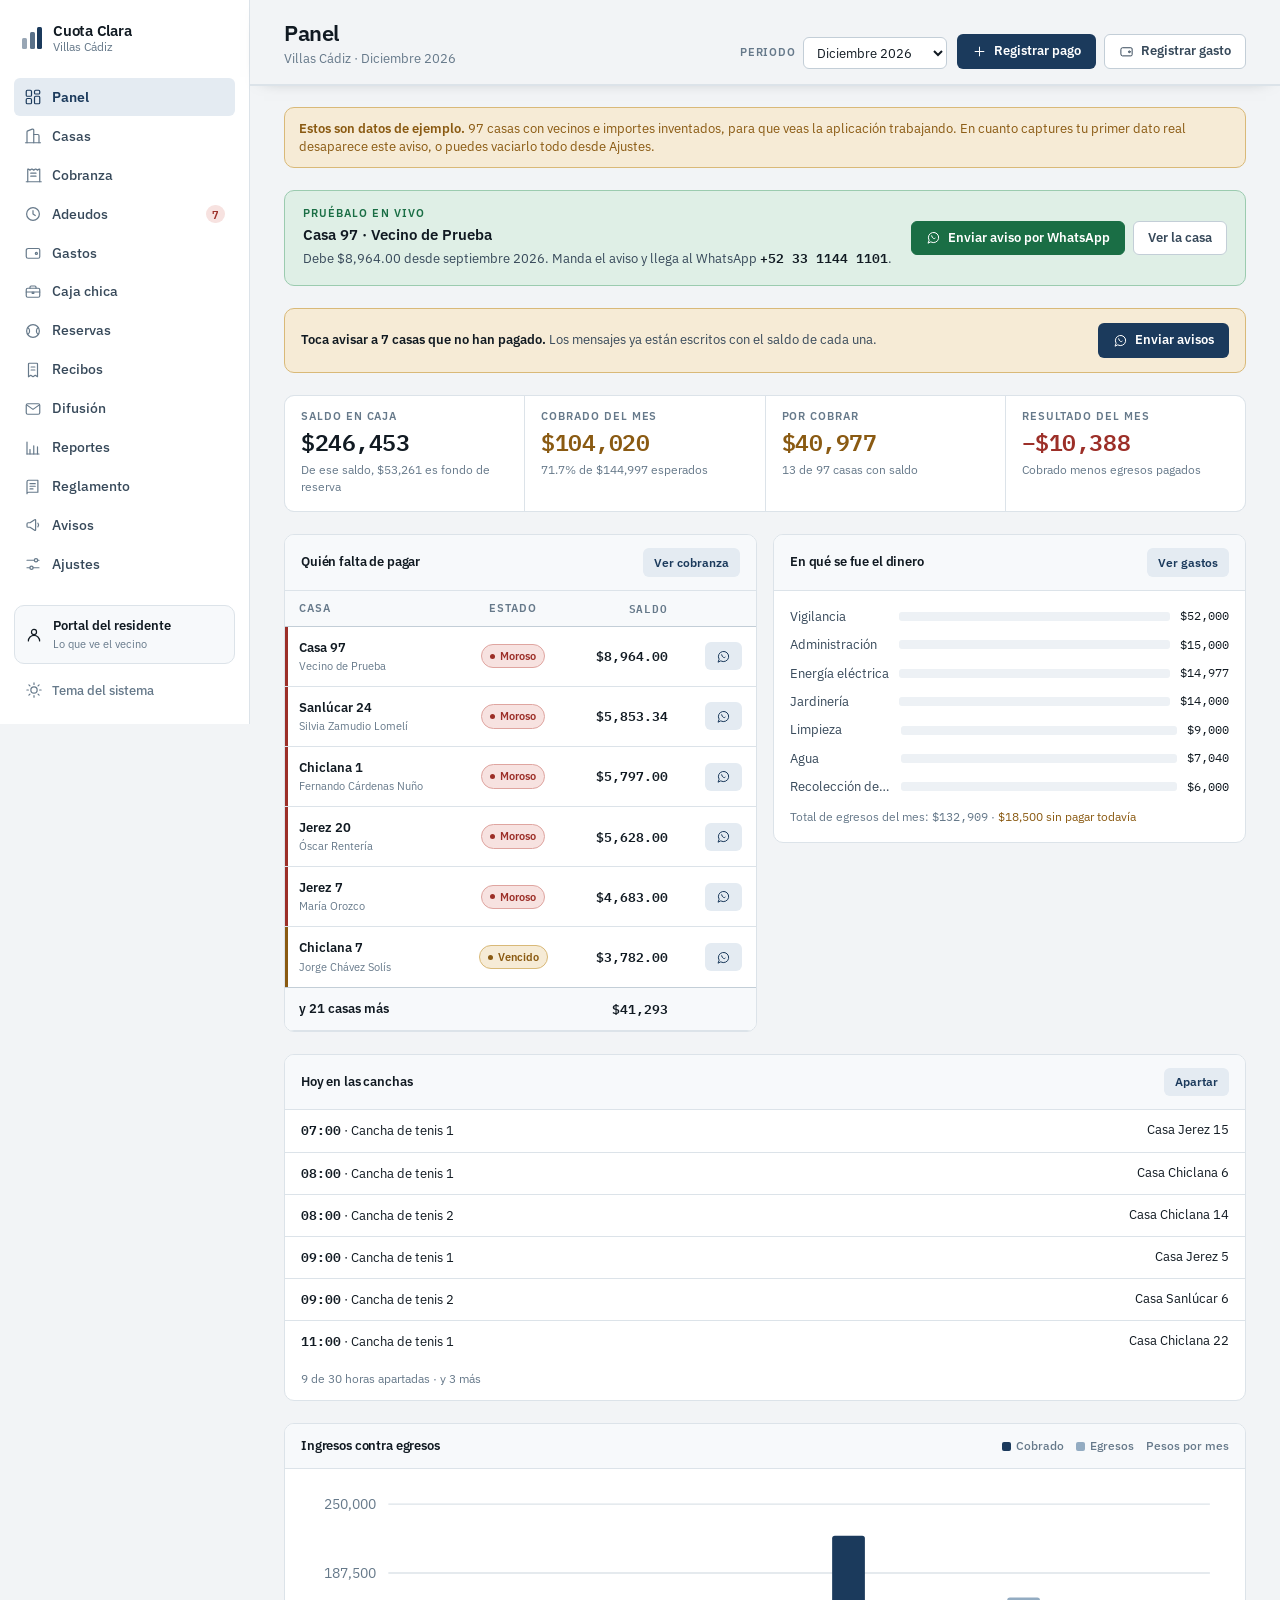
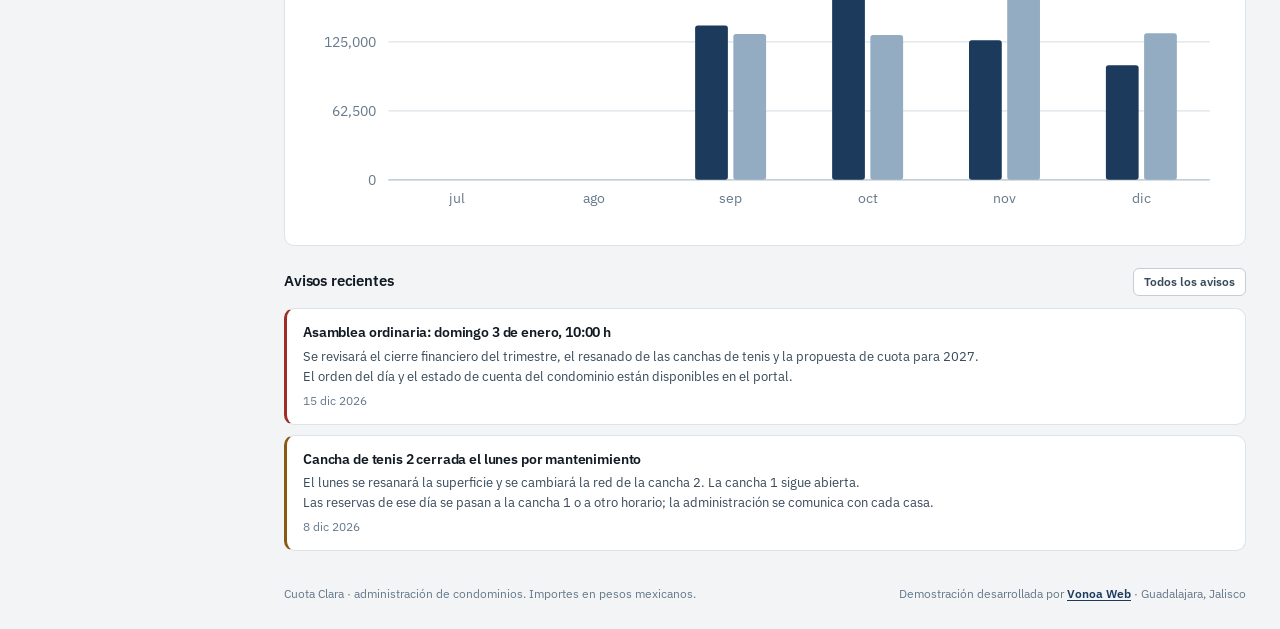
==== index.html @ f94b58cb "Demo de Villas Cadiz con reservas de canchas de tenis y su cotizacion Co-Authored-By: Claude Opus 5." ====
<!doctype html>
<html lang="es-MX">
<head>
<meta charset="utf-8">
<meta name="viewport" content="width=device-width, initial-scale=1, viewport-fit=cover">
<!--ARTIFACT:HEAD-START-->
<title>Villas Cádiz · Cuota Clara</title>
<link rel="preconnect" href="https://fonts.googleapis.com">
<link rel="preconnect" href="https://fonts.gstatic.com" crossorigin>
<link rel="stylesheet" href="https://fonts.googleapis.com/css2?family=IBM+Plex+Mono:wght@400;500;600&family=IBM+Plex+Sans:wght@400;500;600;700&family=IBM+Plex+Serif:wght@600;700&display=swap">
<link rel="stylesheet" href="css/app.css?v=2026102701">
<!--ARTIFACT:HEAD-END-->
</head>
<body>
<!--ARTIFACT:BODY-START-->

<svg xmlns="http://www.w3.org/2000/svg" style="display:none" aria-hidden="true">
  <symbol id="i-panel" viewBox="0 0 24 24"><rect x="3" y="3" width="7" height="8" rx="1.5"/><rect x="14" y="3" width="7" height="5" rx="1.5"/><rect x="14" y="11" width="7" height="10" rx="1.5"/><rect x="3" y="14" width="7" height="7" rx="1.5"/></symbol>
  <symbol id="i-unidades" viewBox="0 0 24 24"><path d="M4 21V6.5a1.5 1.5 0 0 1 1-1.41l6-2.2a1.5 1.5 0 0 1 2 1.41V21"/><path d="M13 10h5.5A1.5 1.5 0 0 1 20 11.5V21"/><path d="M2 21h20"/></symbol>
  <symbol id="i-cobranza" viewBox="0 0 24 24"><path d="M5 21V4.5a.5.5 0 0 1 .77-.42L8 5.5l2.23-1.42a.5.5 0 0 1 .54 0L13 5.5l2.23-1.42a.5.5 0 0 1 .54 0L18 5.5l2.23-1.42a.5.5 0 0 1 .77.42V21"/><path d="M3 21h20"/><path d="M9 9.5h7M9 13.5h7"/></symbol>
  <symbol id="i-gastos" viewBox="0 0 24 24"><path d="M3 8.5A2.5 2.5 0 0 1 5.5 6H19a2 2 0 0 1 2 2v9a2 2 0 0 1-2 2H5.5A2.5 2.5 0 0 1 3 16.5Z"/><circle cx="16.5" cy="12.5" r="1.4"/></symbol>
  <symbol id="i-reportes" viewBox="0 0 24 24"><path d="M4 20V4"/><path d="M4 20h16"/><path d="M8 20v-6"/><path d="M13 20V9"/><path d="M18 20v-9.5"/></symbol>
  <symbol id="i-avisos" viewBox="0 0 24 24"><path d="M4 10.5v3a1.5 1.5 0 0 0 1.5 1.5H8l6.2 4.1a.8.8 0 0 0 1.3-.67V5.57a.8.8 0 0 0-1.3-.67L8 9H5.5A1.5 1.5 0 0 0 4 10.5Z"/><path d="M18.5 9.5a4 4 0 0 1 0 5"/></symbol>
  <symbol id="i-ajustes" viewBox="0 0 24 24"><path d="M4 7h10M18 7h2M4 17h4M12 17h8"/><circle cx="16" cy="7" r="2.2"/><circle cx="10" cy="17" r="2.2"/></symbol>
  <symbol id="i-portal" viewBox="0 0 24 24"><circle cx="12" cy="8" r="3.4"/><path d="M4.5 20a7.5 7.5 0 0 1 15 0"/></symbol>
  <symbol id="i-mas" viewBox="0 0 24 24"><path d="M12 5v14M5 12h14"/></symbol>
  <symbol id="i-recibos" viewBox="0 0 24 24"><path d="M6 21V4a1 1 0 0 1 1-1h10a1 1 0 0 1 1 1v17l-3-2-3 2-3-2Z"/><path d="M9.5 8h5M9.5 12h5"/></symbol>
  <symbol id="i-difusion" viewBox="0 0 24 24"><rect x="3" y="5" width="18" height="14" rx="2"/><path d="m3.5 6.5 8.5 6 8.5-6"/></symbol>
  <symbol id="i-reglamento" viewBox="0 0 24 24"><path d="M4 19.5V5a2 2 0 0 1 2-2h12.5v16H6a2 2 0 0 0-2 2V19.5Z"/><path d="M8 7.5h7M8 11h7M8 14.5h4"/></symbol>
  <symbol id="i-buscar" viewBox="0 0 24 24"><circle cx="11" cy="11" r="6.5"/><path d="m16 16 4.5 4.5"/></symbol>
  <symbol id="i-cerrar" viewBox="0 0 24 24"><path d="m6 6 12 12M18 6 6 18"/></symbol>
  <symbol id="i-wa" viewBox="0 0 24 24"><path d="M3.5 20.5 5 16.3A8.2 8.2 0 1 1 8.1 19.3Z"/><path d="M9 9.2c.2 1.7 1.3 3.2 2.8 4.1.6.4 1.4.7 2 .3l.7-.5"/></symbol>
  <symbol id="i-imprimir" viewBox="0 0 24 24"><path d="M7 8V3.5h10V8"/><path d="M7 17H5a2 2 0 0 1-2-2v-5a2 2 0 0 1 2-2h14a2 2 0 0 1 2 2v5a2 2 0 0 1-2 2h-2"/><rect x="7" y="14" width="10" height="6.5" rx="1"/></symbol>
  <symbol id="i-volver" viewBox="0 0 24 24"><path d="M10 6 4 12l6 6"/><path d="M4 12h16"/></symbol>
  <symbol id="i-adeudos" viewBox="0 0 24 24"><circle cx="12" cy="12" r="8.5"/><path d="M12 7.5V12l3 2"/></symbol>
  <symbol id="i-caja" viewBox="0 0 24 24"><rect x="3" y="7" width="18" height="12" rx="2"/><path d="M8 7V5.5A1.5 1.5 0 0 1 9.5 4h5A1.5 1.5 0 0 1 16 5.5V7"/><path d="M3 12h18"/><path d="M11 12v2h2v-2"/></symbol>
  <symbol id="i-reservas" viewBox="0 0 24 24"><circle cx="12" cy="12" r="8.5"/><path d="M5.2 7.6c3 1.4 3 7.4 0 8.8M18.8 7.6c-3 1.4-3 7.4 0 8.8"/></symbol>
  <symbol id="i-menu" viewBox="0 0 24 24"><path d="M4 7h16M4 12h16M4 17h16"/></symbol>
  <symbol id="i-tema" viewBox="0 0 24 24"><circle cx="12" cy="12" r="4.2"/><path d="M12 2.5v2M12 19.5v2M2.5 12h2M19.5 12h2M5.2 5.2l1.4 1.4M17.4 17.4l1.4 1.4M18.8 5.2l-1.4 1.4M6.6 17.4l-1.4 1.4"/></symbol>
</svg>

<div class="app" id="app">

  <aside class="nav" id="nav">
    <div class="nav__brand">
      <span class="brand__mark" aria-hidden="true"><i></i><i></i><i></i></span>
      <span class="brand__text">
        <strong>Cuota Clara</strong>
        <small id="brandCondo">Administración</small>
      </span>
    </div>

    <nav class="nav__list" aria-label="Secciones">
      <a class="nav__item" data-route="panel" href="#/panel"><svg class="i"><use href="#i-panel"/></svg><span>Panel</span></a>
      <a class="nav__item" data-route="unidades" href="#/unidades"><svg class="i"><use href="#i-unidades"/></svg><span>Casas</span></a>
      <a class="nav__item" data-route="cobranza" href="#/cobranza"><svg class="i"><use href="#i-cobranza"/></svg><span>Cobranza</span></a>
      <a class="nav__item" data-route="adeudos" href="#/adeudos"><svg class="i"><use href="#i-adeudos"/></svg><span>Adeudos</span><em class="nav__badge" id="badgeMorosos" hidden></em></a>
      <a class="nav__item" data-route="gastos" href="#/gastos"><svg class="i"><use href="#i-gastos"/></svg><span>Gastos</span></a>
      <a class="nav__item" data-route="caja" href="#/caja"><svg class="i"><use href="#i-caja"/></svg><span>Caja chica</span></a>
      <a class="nav__item" data-route="reservas" href="#/reservas" hidden><svg class="i"><use href="#i-reservas"/></svg><span>Reservas</span></a>
      <a class="nav__item" data-route="recibos" href="#/recibos"><svg class="i"><use href="#i-recibos"/></svg><span>Recibos</span></a>
      <a class="nav__item" data-route="difusion" href="#/difusion"><svg class="i"><use href="#i-difusion"/></svg><span>Difusión</span></a>
      <a class="nav__item" data-route="reportes" href="#/reportes"><svg class="i"><use href="#i-reportes"/></svg><span>Reportes</span></a>
      <a class="nav__item" data-route="reglamento" href="#/reglamento"><svg class="i"><use href="#i-reglamento"/></svg><span>Reglamento</span></a>
      <a class="nav__item" data-route="avisos" href="#/avisos"><svg class="i"><use href="#i-avisos"/></svg><span>Avisos</span></a>
      <a class="nav__item" data-route="ajustes" href="#/ajustes"><svg class="i"><use href="#i-ajustes"/></svg><span>Ajustes</span></a>
    </nav>

    <div class="nav__foot">
      <a class="nav__portal" data-route="portal" href="#/portal">
        <svg class="i"><use href="#i-portal"/></svg>
        <span><strong>Portal del residente</strong><small>Lo que ve el vecino</small></span>
      </a>
      <button class="ghostbtn" id="btnTema" type="button" title="Cambiar tema">
        <svg class="i"><use href="#i-tema"/></svg><span>Tema</span>
      </button>
    </div>
  </aside>

  <main class="main" id="main">
    <header class="topbar">
      <div class="topbar__id">
        <h1 id="topTitle">Panel</h1>
        <p id="topSub" class="topbar__sub"></p>
      </div>
      <div class="topbar__tools">
        <label class="field field--inline" for="selPeriodo">
          <span class="field__lab">Periodo</span>
          <select id="selPeriodo" class="input input--sm"></select>
        </label>
        <div id="topActions" class="topbar__actions"></div>
      </div>
    </header>

    <div class="view" id="view" role="region" aria-live="polite"></div>

    <footer class="foot">
      <p>Cuota Clara &middot; administraci&oacute;n de condominios. Importes en pesos mexicanos.</p>
      <p class="foot__firma">Demostraci&oacute;n desarrollada por
        <a href="https://vonoaweb.com" target="_blank" rel="noopener">Vonoa Web</a>
        &middot; Guadalajara, Jalisco</p>
    </footer>
  </main>

  <nav class="tabbar" aria-label="Secciones">
    <a class="tabbar__item" data-route="panel" href="#/panel"><svg class="i"><use href="#i-panel"/></svg><span>Panel</span></a>
    <a class="tabbar__item" data-route="unidades" href="#/unidades"><svg class="i"><use href="#i-unidades"/></svg><span>Casas</span></a>
    <a class="tabbar__item" data-route="cobranza" href="#/cobranza"><svg class="i"><use href="#i-cobranza"/></svg><span>Cobranza</span></a>
    <a class="tabbar__item" data-route="adeudos" href="#/adeudos"><svg class="i"><use href="#i-adeudos"/></svg><span>Adeudos</span></a>
    <button class="tabbar__item" type="button" id="btnMas"><svg class="i"><use href="#i-menu"/></svg><span>Más</span></button>
  </nav>

</div>

<div class="modal" id="modal" hidden>
  <div class="modal__scrim" data-close="1"></div>
  <div class="modal__box" role="dialog" aria-modal="true" aria-labelledby="modalTitle">
    <header class="modal__head">
      <h2 id="modalTitle"></h2>
      <button class="iconbtn" type="button" data-close="1" aria-label="Cerrar"><svg class="i"><use href="#i-cerrar"/></svg></button>
    </header>
    <div class="modal__body" id="modalBody"></div>
  </div>
</div>

<div class="toasts" id="toasts" aria-live="polite"></div>

<script src="js/format.js?v=2026102701"></script>
<script src="js/perfil.js?v=2026102701"></script>
<script src="js/archivos.js?v=2026102701"></script>
<script src="js/pdf.js?v=2026102701"></script>
<script src="js/store.js?v=2026102701"></script>
<script src="js/seed.js?v=2026102701"></script>
<script src="js/model.js?v=2026102701"></script>
<script src="js/ui.js?v=2026102701"></script>
<script src="js/comprobantes.js?v=2026102701"></script>
<script src="js/views/panel.js?v=2026102701"></script>
<script src="js/views/unidades.js?v=2026102701"></script>
<script src="js/views/cobranza.js?v=2026102701"></script>
<script src="js/views/adeudos.js?v=2026102701"></script>
<script src="js/views/gastos.js?v=2026102701"></script>
<script src="js/views/caja.js?v=2026102701"></script>
<script src="js/views/reservas.js?v=2026102701"></script>
<script src="js/views/recibos.js?v=2026102701"></script>
<script src="js/views/difusion.js?v=2026102701"></script>
<script src="js/views/reglamento.js?v=2026102701"></script>
<script src="js/views/reportes.js?v=2026102701"></script>
<script src="js/views/avisos.js?v=2026102701"></script>
<script src="js/views/ajustes.js?v=2026102701"></script>
<script src="js/views/portal.js?v=2026102701"></script>
<script src="js/app.js?v=2026102701"></script>
<!--ARTIFACT:BODY-END-->
</body>
</html>
---- css/app.css ----
/* ============================================================
   Cuota Clara - hoja de estilo unica
   Tokens -> primitivos -> layout -> componentes -> vistas -> print
   ============================================================ */

/* ---------- 1. Tokens: paleta clara (base) ---------- */
:root{
  --paper:#F2F4F6;
  --surface:#FFFFFF;
  --surface-2:#F7F9FB;
  --surface-3:#EDF1F5;
  --ink:#111A22;
  --ink-2:#37495A;
  --muted:#66798A;
  --rule:#DCE3E9;
  --rule-2:#C3CED7;

  --accent:#1B3A5C;
  --accent-2:#2F5C8A;
  --on-accent:#FFFFFF;
  --accent-soft:#E4EBF2;

  --good:#1A6E45; --good-soft:#DFEFE6; --good-line:#9BCBAF;
  --warn:#8A5A12; --warn-soft:#F6EBD6; --warn-line:#D9B978;
  --crit:#9C2F28; --crit-soft:#F7E2E0; --crit-line:#DFA5A0;

  --shadow-1:0 1px 2px rgba(17,26,34,.05);
  --shadow-2:0 2px 4px rgba(17,26,34,.06), 0 12px 28px -16px rgba(17,26,34,.28);

  --f-sans:"IBM Plex Sans", system-ui, -apple-system, "Segoe UI", sans-serif;
  --f-serif:"IBM Plex Serif", Georgia, "Times New Roman", serif;
  --f-mono:"IBM Plex Mono", ui-monospace, "SFMono-Regular", Consolas, monospace;

  /* Series de grafica: misma familia, distinto valor. No son semanticas. */
  --c-serie-1:#1B3A5C;
  --c-serie-2:#93ACC2;

  --r-sm:6px; --r-md:10px; --r-lg:14px;
  --gutter:clamp(16px, 3.2vw, 34px);
}

/* ---------- 2. Tokens: paleta oscura ---------- */
@media (prefers-color-scheme: dark){
  :root:not([data-theme="light"]){
    --paper:#0B1117;
    --surface:#131C24;
    --surface-2:#18232C;
    --surface-3:#1E2B35;
    --ink:#E6EEF5;
    --ink-2:#B4C5D2;
    --muted:#8195A4;
    --rule:#243541;
    --rule-2:#31485A;

    --accent:#7DB2E3;
    --accent-2:#A3CBEF;
    --on-accent:#0B1117;
    --accent-soft:#1A2A38;

    --good:#5FC48D; --good-soft:#132A20; --good-line:#2D6B4B;
    --warn:#DCAC60; --warn-soft:#2B2416; --warn-line:#6E5827;
    --crit:#EC8B82; --crit-soft:#2F1E1D; --crit-line:#7A413C;

    --c-serie-1:#7DB2E3;
    --c-serie-2:#3F5D77;

    --shadow-1:0 1px 2px rgba(0,0,0,.4);
    --shadow-2:0 2px 4px rgba(0,0,0,.35), 0 12px 28px -16px rgba(0,0,0,.8);
  }
}
:root[data-theme="dark"]{
  --paper:#0B1117;
  --surface:#131C24;
  --surface-2:#18232C;
  --surface-3:#1E2B35;
  --ink:#E6EEF5;
  --ink-2:#B4C5D2;
  --muted:#8195A4;
  --rule:#243541;
  --rule-2:#31485A;

  --accent:#7DB2E3;
  --accent-2:#A3CBEF;
  --on-accent:#0B1117;
  --accent-soft:#1A2A38;

  --good:#5FC48D; --good-soft:#132A20; --good-line:#2D6B4B;
  --warn:#DCAC60; --warn-soft:#2B2416; --warn-line:#6E5827;
  --crit:#EC8B82; --crit-soft:#2F1E1D; --crit-line:#7A413C;

  --c-serie-1:#7DB2E3;
  --c-serie-2:#3F5D77;

  --shadow-1:0 1px 2px rgba(0,0,0,.4);
  --shadow-2:0 2px 4px rgba(0,0,0,.35), 0 12px 28px -16px rgba(0,0,0,.8);
}

/* ---------- 3. Primitivos ---------- */
*,*::before,*::after{box-sizing:border-box}
html,body{height:100%}
body{
  margin:0;
  background:var(--paper);
  color:var(--ink);
  font:400 14px/1.55 var(--f-sans);
  -webkit-font-smoothing:antialiased;
  text-rendering:optimizeLegibility;
}
h1,h2,h3,h4{margin:0;text-wrap:balance;letter-spacing:-.011em}
p{margin:0}
a{color:inherit;text-decoration:none}
img{max-width:100%}
[hidden]{display:none !important}
:focus-visible{outline:2px solid var(--accent-2);outline-offset:2px;border-radius:3px}
::selection{background:var(--accent-soft);color:var(--ink)}

svg.i{width:18px;height:18px;flex:none;fill:none;stroke:currentColor;stroke-width:1.6;stroke-linecap:round;stroke-linejoin:round}
svg.i--sm{width:15px;height:15px}

.num{font-family:var(--f-mono);font-variant-numeric:tabular-nums}
.mono{font-family:var(--f-mono)}
.eyebrow{font:600 10.5px/1.4 var(--f-sans);text-transform:uppercase;letter-spacing:.1em;color:var(--muted)}
.muted{color:var(--muted)}
.sr{position:absolute;width:1px;height:1px;overflow:hidden;clip:rect(0 0 0 0);white-space:nowrap}

/* ---------- 4. Layout ---------- */
.app{display:grid;grid-template-columns:250px minmax(0,1fr);min-height:100%}

.nav{
  position:sticky;top:0;align-self:start;
  max-height:100dvh;overflow-y:auto;
  display:flex;flex-direction:column;gap:6px;
  padding:20px 14px calc(16px + env(safe-area-inset-bottom,0px));
  background:var(--surface);
  border-right:1px solid var(--rule);
}
.nav__brand{display:flex;align-items:center;gap:11px;padding:2px 8px 18px}
.brand__mark{display:flex;align-items:flex-end;gap:2.5px;height:22px}
.brand__mark i{display:block;width:5px;background:var(--accent);border-radius:1.5px}
.brand__mark i:nth-child(1){height:11px;opacity:.45}
.brand__mark i:nth-child(2){height:17px;opacity:.72}
.brand__mark i:nth-child(3){height:22px}
.brand__text{display:flex;flex-direction:column;line-height:1.25;min-width:0}
.brand__text strong{font:600 15px/1.2 var(--f-sans);letter-spacing:-.015em}
.brand__text small{font-size:11.5px;color:var(--muted);overflow:hidden;text-overflow:ellipsis;white-space:nowrap}

.nav__list{display:flex;flex-direction:column;gap:1px}
.nav__item{
  display:flex;align-items:center;gap:10px;
  padding:8.5px 10px;border-radius:var(--r-sm);
  font-size:13.5px;font-weight:500;color:var(--ink-2);
}
.nav__item svg.i{color:var(--muted)}
.nav__item:hover{background:var(--surface-2);color:var(--ink)}
.nav__item.is-on{background:var(--accent-soft);color:var(--accent);font-weight:600}
.nav__item.is-on svg.i{color:var(--accent)}
.nav__badge{
  margin-left:auto;font:600 10.5px/1 var(--f-mono);font-style:normal;
  background:var(--crit-soft);color:var(--crit);
  padding:3.5px 6px;border-radius:999px;
}
.nav__foot{margin-top:auto;padding-top:16px;display:flex;flex-direction:column;gap:8px}
.nav__portal{
  display:flex;align-items:center;gap:10px;padding:10px;
  border:1px solid var(--rule);border-radius:var(--r-md);background:var(--surface-2);
}
.nav__portal:hover{border-color:var(--rule-2)}
.nav__portal.is-on{border-color:var(--accent);background:var(--accent-soft)}
.nav__portal span{display:flex;flex-direction:column;min-width:0}
.nav__portal strong{font-size:12.5px;font-weight:600}
.nav__portal small{font-size:11px;color:var(--muted)}

.main{display:flex;flex-direction:column;min-width:0}

.topbar{
  position:sticky;top:env(safe-area-inset-top,0px);z-index:20;
  display:flex;flex-wrap:wrap;align-items:flex-end;gap:14px 20px;
  padding:20px var(--gutter) 15px;
  background:var(--paper);
  border-bottom:1px solid var(--rule);
  box-shadow:0 1px 0 var(--rule), 0 6px 16px -14px rgba(17,26,34,.5);
}
.topbar__id{min-width:0;flex:1 1 220px}
.topbar h1{font:600 22px/1.15 var(--f-sans);letter-spacing:-.018em}
.topbar__sub{font-size:12.5px;color:var(--muted);margin-top:4px}
.topbar__tools{display:flex;flex-wrap:wrap;align-items:flex-end;gap:10px}
.topbar__actions{display:flex;flex-wrap:wrap;gap:8px}

.view{flex:1 1 auto;padding:22px var(--gutter) 34px;display:flex;flex-direction:column;gap:22px}
.foot{
  padding:0 var(--gutter) calc(26px + env(safe-area-inset-bottom,0px));
  color:var(--muted);font-size:11.5px;
  display:flex;flex-wrap:wrap;gap:4px 14px;justify-content:space-between;align-items:baseline;
}
.foot__firma a{color:var(--accent);font-weight:600;text-decoration:underline;text-underline-offset:2px}
.foot__firma a:hover{color:var(--accent-2)}

.tabbar{display:none}
@media (max-width:900px){
  .app{grid-template-columns:minmax(0,1fr)}
  .nav{display:none}
  .view{padding-bottom:16px}
  .foot{padding-bottom:16px}
  .tabbar{
    position:sticky;bottom:0;z-index:30;
    display:flex;justify-content:space-around;gap:2px;
    padding:6px 6px calc(6px + env(safe-area-inset-bottom,0px));
    background:var(--surface);
    border-top:1px solid var(--rule);
  }
  .tabbar__item{
    flex:1 1 0;display:flex;flex-direction:column;align-items:center;gap:3px;
    padding:7px 2px;border-radius:var(--r-sm);
    font-size:10.5px;font-weight:500;color:var(--muted);
  }
  .tabbar__item.is-on{color:var(--accent);background:var(--accent-soft)}
}

/* ---------- Lo que toca hacer hoy ---------- */
.cta{
  display:flex;flex-wrap:wrap;align-items:center;justify-content:space-between;gap:12px 18px;
  padding:14px 16px;border-radius:var(--r-md);
  background:var(--warn-soft);border:1px solid var(--warn-line);color:var(--ink);
}
.cta__txt{flex:1 1 280px;font-size:13px;line-height:1.55;color:var(--ink-2)}
.cta__txt strong{color:var(--ink);font-weight:600}
.cta .btn{flex:none}

.prueba{
  display:flex;flex-wrap:wrap;align-items:center;justify-content:space-between;gap:12px 18px;
  padding:16px 18px;border-radius:var(--r-md);
  background:var(--good-soft);border:1px solid var(--good-line);
}
.prueba__txt{flex:1 1 300px;display:flex;flex-direction:column;gap:3px;font-size:13px;color:var(--ink-2);line-height:1.5}
.prueba__txt strong{font-size:15px;color:var(--ink);font-weight:600}
.prueba__txt b{color:var(--ink);font-weight:600}
.prueba__eyebrow{font:600 10.5px/1.3 var(--f-sans);text-transform:uppercase;letter-spacing:.1em;color:var(--good)}
.prueba__acc{display:flex;flex-wrap:wrap;gap:8px}
.prueba .btn:not(.btn--ghost){background:var(--good);border-color:var(--good)}

/* ---------- Avisos de adeudo, casa por casa ---------- */
.cola{display:flex;flex-direction:column;gap:14px}
.cola__prog{display:flex;align-items:center;gap:12px;font-size:12px;color:var(--muted)}
.cola__prog .bar__track{flex:1 1 auto;display:block}
.cola__casa{padding:12px 14px;border-radius:var(--r-md);background:var(--surface-2);border:1px solid var(--rule);font-size:13.5px}
.cola__datos{display:flex;flex-wrap:wrap;gap:4px 14px;margin-top:5px;font-size:12px;color:var(--muted)}
.cola__datos b{color:var(--crit);font-weight:600}
.cola__canales{display:grid;grid-template-columns:repeat(auto-fit,minmax(190px,1fr));gap:9px}
.cola__canales .btn{justify-content:center;padding-top:10px;padding-bottom:10px}
.cola__falta{display:flex;align-items:center;justify-content:center;padding:10px;border:1px dashed var(--rule-2);
  border-radius:var(--r-sm);font-size:12px;color:var(--muted)}

/* ---------- Convenios ---------- */
.conv{display:flex;flex-direction:column;gap:10px}
.conv__cab{display:flex;flex-wrap:wrap;align-items:center;gap:6px 10px;font-size:12.5px}
.conv__barra{display:block;height:8px}
.conv__sig{font-size:12.5px;color:var(--ink-2)}
.conv .ledger td,.conv .ledger th{padding-top:8px;padding-bottom:8px}
.convplan{margin-top:14px;border:1px solid var(--rule);border-radius:var(--r-md);overflow:hidden}
.convplan .ledger td{padding-top:7px;padding-bottom:7px}
.pill--btn{cursor:pointer;font:inherit;font-size:11px}
.pill--btn:hover{filter:brightness(.97)}

/* ---------- Casilla ---------- */
.check{display:flex;align-items:center;gap:8px;margin-top:14px;padding:10px 12px;border-radius:var(--r-sm);
  background:var(--good-soft);border:1px solid var(--good-line);font-size:12.5px;color:var(--good);cursor:pointer}
.check input{width:16px;height:16px;accent-color:var(--good)}

/* ---------- Pago registrado ---------- */
.listo{display:flex;flex-direction:column;align-items:center;gap:4px;text-align:center;padding:6px 0 16px;font-size:13px}
.listo__monto{font-size:28px;font-weight:600;color:var(--good);letter-spacing:-.02em}

/* ---------- Cuota por tipo de casa ---------- */
.tipos{display:grid;grid-template-columns:repeat(auto-fit,minmax(170px,1fr))}
.tipo{display:flex;flex-direction:column;gap:3px;padding:14px 16px;border-right:1px solid var(--rule)}
.tipo:last-child{border-right:0}
.tipo__nom{font:600 10.5px/1.3 var(--f-sans);text-transform:uppercase;letter-spacing:.09em;color:var(--muted)}
.tipo__m2{font-size:11.5px;color:var(--muted)}
.tipo strong{font-size:19px;font-weight:600;color:var(--ink);margin-top:2px}
@media (max-width:560px){.tipo{border-right:0;border-bottom:1px solid var(--rule)}.tipo:last-child{border-bottom:0}}

.bitacora__accion{margin-left:auto}
.bitacora__cab .iconbtn + .bitacora__accion{margin-left:0}

/* ---------- Reservas: días y agenda ---------- */
.dias{display:flex;align-items:stretch;gap:6px;overflow-x:auto;padding-bottom:2px;-webkit-overflow-scrolling:touch}
.dias .iconbtn{align-self:center;flex:none}
.dias .input{flex:none;width:auto;align-self:center}
.dia{flex:none;display:flex;flex-direction:column;align-items:center;gap:1px;min-width:72px;padding:8px 10px;
  border-radius:var(--r-md);border:1px solid var(--rule);background:var(--surface);cursor:pointer;font:inherit;color:var(--ink-2)}
.dia span{font-size:11px;font-weight:600;text-transform:uppercase;letter-spacing:.06em;color:var(--muted)}
.dia b{font:600 18px/1.2 var(--f-mono);color:var(--ink)}
.dia em{font-style:normal;font-size:10.5px;color:var(--muted)}
.dia--hoy{border-color:var(--accent-2)}
.dia.is-on{background:var(--accent);border-color:var(--accent)}
.dia.is-on span,.dia.is-on b,.dia.is-on em{color:var(--on-accent)}
.agenda{width:100%;border-collapse:collapse}
.agenda th,.agenda td{padding:5px 8px;border-bottom:1px solid var(--rule);text-align:left}
.agenda thead th{font:600 10.5px/1.3 var(--f-sans);text-transform:uppercase;letter-spacing:.08em;color:var(--muted);padding:10px 8px}
.agenda tbody th{width:64px;font-size:12.5px;color:var(--ink-2);font-weight:500}
.agenda__pasada th{color:var(--muted)}
.slot{display:flex;flex-direction:column;align-items:flex-start;gap:0;width:100%;min-width:120px;padding:7px 10px;
  border-radius:var(--r-sm);border:1px solid transparent;font:inherit;text-align:left;cursor:pointer}
.slot b{font-size:12.5px;font-weight:600}
.slot small{font-size:11px;opacity:.8;overflow:hidden;text-overflow:ellipsis;white-space:nowrap;max-width:100%}
.slot--libre{background:var(--good-soft);border-color:var(--good-line);color:var(--good)}
.slot--libre:hover{filter:brightness(.97)}
.slot--ocupada{background:var(--accent-soft);color:var(--accent)}
.slot--sigue{opacity:.75}
.slot--cerrada{color:var(--muted);font-size:12px;cursor:default;padding:7px 10px;display:block}
.rvmsg{margin-top:14px;padding:10px 12px;border-radius:var(--r-sm);font-size:13px;display:none}
.rvmsg--si{display:block;background:var(--good-soft);color:var(--good);border:1px solid var(--good-line)}
.rvmsg--no{display:block;background:var(--crit-soft);color:var(--crit);border:1px solid var(--crit-line)}
.reslista{list-style:none;margin:0;padding:0}
.reslista li{display:flex;justify-content:space-between;gap:10px;padding:10px 16px;border-bottom:1px solid var(--rule);font-size:13px}
.reslista li:last-child{border-bottom:0}
.reslista b{font-weight:600}
@media print{.dias{display:none}.slot--libre{background:none;border:1px dashed #999;color:#555}}
@media (max-width:520px){.slot{min-width:0;padding:6px 8px}.agenda th,.agenda td{padding:4px 5px}.agenda tbody th{width:46px;font-size:11.5px}}

/* ---------- Menú "Más" del celular ---------- */
.mas{display:grid;grid-template-columns:repeat(auto-fill,minmax(130px,1fr));gap:8px}
.mas__item{display:flex;flex-direction:column;align-items:flex-start;gap:8px;padding:13px 12px;border-radius:var(--r-md);
  border:1px solid var(--rule);background:var(--surface);font-size:13px;font-weight:500;color:var(--ink-2)}
.mas__item.is-on{border-color:var(--accent);background:var(--accent-soft);color:var(--accent)}
.mas__item svg.i{color:var(--accent)}
button.tabbar__item{background:none;border:0;font-family:inherit;cursor:pointer}

/* ---------- 5. Secciones y tarjetas ---------- */
.section{display:flex;flex-direction:column;gap:12px}
.section__head{display:flex;flex-wrap:wrap;align-items:baseline;justify-content:space-between;gap:10px}
.section__head h2{font:600 15px/1.3 var(--f-sans)}
.section__head p{font-size:12.5px;color:var(--muted);max-width:62ch}

.panelbox{background:var(--surface);border:1px solid var(--rule);border-radius:var(--r-md);overflow:hidden}
.panelbox__head{
  display:flex;flex-wrap:wrap;align-items:center;justify-content:space-between;gap:10px;
  padding:13px 16px;border-bottom:1px solid var(--rule);background:var(--surface-2);
}
.panelbox__head h3{font:600 13px/1.3 var(--f-sans)}
.panelbox__body{padding:16px}
.panelbox__body--flush{padding:0}

/* Cifras resumen: rejilla con filetes de 1px, no tarjetas sueltas */
.stats{
  display:grid;grid-template-columns:repeat(auto-fit,minmax(178px,1fr));
  gap:1px;background:var(--rule);
  border:1px solid var(--rule);border-radius:var(--r-md);overflow:hidden;
}
.stat{background:var(--surface);padding:14px 16px 15px;display:flex;flex-direction:column;gap:6px;min-width:0}
.stat__lab{font:600 10.5px/1.3 var(--f-sans);text-transform:uppercase;letter-spacing:.09em;color:var(--muted)}
.stat__val{font:600 23px/1.1 var(--f-mono);font-variant-numeric:tabular-nums;letter-spacing:-.02em;word-break:break-word}
.stat__val--good{color:var(--good)} .stat__val--crit{color:var(--crit)} .stat__val--warn{color:var(--warn)}
.stat__note{font-size:11.5px;color:var(--muted);display:flex;align-items:center;gap:5px;flex-wrap:wrap}

/* ---------- 6. Tablas tipo libro mayor ---------- */
.tablewrap{overflow-x:auto;-webkit-overflow-scrolling:touch}
.ledger{width:100%;border-collapse:collapse;font-variant-numeric:tabular-nums}
.ledger th{
  font:600 10.5px/1.4 var(--f-sans);text-transform:uppercase;letter-spacing:.085em;
  color:var(--muted);text-align:left;white-space:nowrap;
  padding:10px 14px;background:var(--surface-2);border-bottom:1px solid var(--rule-2);
}
.ledger td{padding:11px 14px;border-bottom:1px solid var(--rule);font-size:13px;vertical-align:middle}
.ledger tbody tr:last-child td{border-bottom:0}
.ledger tbody tr:hover td{background:var(--surface-2)}
.ledger .r{text-align:right;font-family:var(--f-mono);white-space:nowrap}
.ledger .c{text-align:center}
.ledger .strong{font-weight:600;color:var(--ink)}
.ledger tfoot td{
  padding:12px 14px;border-top:1px solid var(--rule-2);
  font:600 13px/1.4 var(--f-sans);background:var(--surface-2);
}
.ledger tfoot .r{font-family:var(--f-mono)}
tr.row--crit td:first-child{box-shadow:inset 3px 0 0 var(--crit)}
tr.row--warn td:first-child{box-shadow:inset 3px 0 0 var(--warn)}
.cellstack{display:flex;flex-direction:column;gap:1px;min-width:0}
.cellstack small{font-size:11px;color:var(--muted)}

/* ---------- 7. Distintivos de estado ---------- */
.pill{
  display:inline-flex;align-items:center;gap:5px;white-space:nowrap;
  padding:3px 8px;border-radius:999px;
  font:600 11px/1.5 var(--f-sans);
  border:1px solid transparent;
}
.pill::before{content:"";width:5px;height:5px;border-radius:50%;background:currentColor;flex:none}
.pill--good{background:var(--good-soft);color:var(--good);border-color:var(--good-line)}
.pill--warn{background:var(--warn-soft);color:var(--warn);border-color:var(--warn-line)}
.pill--crit{background:var(--crit-soft);color:var(--crit);border-color:var(--crit-line)}
.pill--mute{background:var(--surface-3);color:var(--muted);border-color:var(--rule)}
.pill--flat::before{display:none}

/* Barra proporcional de indiviso */
.indiviso{display:flex;align-items:center;gap:8px;min-width:104px}
.indiviso__bar{flex:1 1 auto;height:4px;border-radius:2px;background:var(--surface-3);overflow:hidden;min-width:40px}
.indiviso__bar i{display:block;height:100%;background:var(--accent);border-radius:2px}
.indiviso__val{font:500 11.5px/1 var(--f-mono);color:var(--muted);white-space:nowrap}

/* ---------- 8. Controles ---------- */
.btn{
  display:inline-flex;align-items:center;justify-content:center;gap:7px;
  padding:8px 14px;border-radius:var(--r-sm);border:1px solid transparent;
  font:600 13px/1.3 var(--f-sans);cursor:pointer;
  background:var(--accent);color:var(--on-accent);
  transition:filter .13s ease, background .13s ease, border-color .13s ease;
}
.btn:hover{filter:brightness(1.1)}
.btn:active{filter:brightness(.95)}
.btn[disabled]{opacity:.45;cursor:not-allowed;filter:none}
.btn--ghost{background:var(--surface);color:var(--ink-2);border-color:var(--rule-2)}
.btn--ghost:hover{background:var(--surface-2);color:var(--ink);filter:none}
.btn--soft{background:var(--accent-soft);color:var(--accent);border-color:transparent}
.btn--crit{background:var(--crit);color:#fff}
.btn--sm{padding:5.5px 10px;font-size:12px}
.btn--wide{width:100%}

.iconbtn{
  display:inline-flex;align-items:center;justify-content:center;
  width:32px;height:32px;border-radius:var(--r-sm);
  border:1px solid transparent;background:transparent;color:var(--muted);cursor:pointer;
}
.iconbtn:hover{background:var(--surface-2);color:var(--ink)}
.ghostbtn{
  display:flex;align-items:center;gap:9px;width:100%;
  padding:8px 10px;border-radius:var(--r-sm);
  border:1px solid transparent;background:transparent;
  color:var(--muted);font:500 12.5px/1.3 var(--f-sans);cursor:pointer;text-align:left;
}
.ghostbtn:hover{background:var(--surface-2);color:var(--ink)}

.input{
  width:100%;padding:8px 10px;border-radius:var(--r-sm);
  border:1px solid var(--rule-2);background:var(--surface);color:var(--ink);
  font:400 13.5px/1.4 var(--f-sans);
}
.input:focus{border-color:var(--accent-2);outline:none;box-shadow:0 0 0 3px var(--accent-soft)}
.input--sm{padding:6px 9px;font-size:12.5px}
select.input{cursor:pointer}
textarea.input{resize:vertical;min-height:84px;line-height:1.5}
input.num,select.num{font-family:var(--f-mono)}

.field{display:flex;flex-direction:column;gap:5px;min-width:0}
.field--inline{flex-direction:row;align-items:center;gap:7px}
.field__lab{font:600 10.5px/1.3 var(--f-sans);text-transform:uppercase;letter-spacing:.085em;color:var(--muted);white-space:nowrap}
.field__hint{font-size:11.5px;color:var(--muted)}
.formgrid{display:grid;grid-template-columns:repeat(auto-fit,minmax(190px,1fr));gap:14px}
.formgrid--1{grid-template-columns:minmax(0,1fr)}
.formactions{display:flex;flex-wrap:wrap;gap:9px;justify-content:flex-end;margin-top:4px}

.chips{display:flex;flex-wrap:wrap;gap:6px}
.chip{
  padding:5px 11px;border-radius:999px;border:1px solid var(--rule-2);
  background:var(--surface);color:var(--ink-2);
  font:500 12px/1.4 var(--f-sans);cursor:pointer;white-space:nowrap;
}
.chip:hover{background:var(--surface-2)}
.chip.is-on{background:var(--accent);color:var(--on-accent);border-color:var(--accent)}

.search{position:relative;min-width:180px;flex:1 1 200px;max-width:340px}
.search svg.i{position:absolute;left:9px;top:50%;transform:translateY(-50%);color:var(--muted);width:15px;height:15px}
.search .input{padding-left:30px}

/* ---------- 9. Graficas ---------- */
.chart{width:100%;height:auto;display:block}
.chart text{font-family:var(--f-sans);fill:var(--muted)}
.chart .chart__val{font-family:var(--f-mono);fill:var(--ink-2);font-weight:500}
.chart .grid{stroke:var(--rule);stroke-width:1}
.chart .axis{stroke:var(--rule-2);stroke-width:1}
.legend{display:flex;flex-wrap:wrap;gap:12px;font-size:11.5px;color:var(--muted)}
.legend b{display:inline-flex;align-items:center;gap:5px;font-weight:500}
.legend i{width:9px;height:9px;border-radius:2px;display:block}

.bars{display:flex;flex-direction:column;gap:9px}
.bar{display:grid;grid-template-columns:minmax(96px,1.1fr) minmax(0,3fr) auto;gap:10px;align-items:center;font-size:12.5px}
.bar__lab{color:var(--ink-2);overflow:hidden;text-overflow:ellipsis;white-space:nowrap}
.bar__track{height:9px;border-radius:3px;background:var(--surface-3);overflow:hidden}
.bar__fill{height:100%;border-radius:3px;background:var(--accent)}
.bar__val{font-family:var(--f-mono);font-size:12px;color:var(--ink);white-space:nowrap;text-align:right}
@media (max-width:520px){.bar{grid-template-columns:minmax(74px,1fr) minmax(0,2fr) auto;gap:7px;font-size:11.5px}}

/* ---------- 10. Recibo / estado de cuenta ---------- */
.recibo{background:var(--surface);border:1px solid var(--rule-2);border-radius:var(--r-md);overflow:hidden}
.recibo__head{padding:18px 20px;border-bottom:2px solid var(--ink);display:flex;flex-wrap:wrap;gap:14px;justify-content:space-between;align-items:flex-start}
.recibo__head h3{font:700 17px/1.25 var(--f-serif);letter-spacing:-.01em}
.recibo__folio{font:500 11.5px/1.5 var(--f-mono);color:var(--muted);text-align:right}
.recibo__tot{
  display:flex;flex-wrap:wrap;justify-content:space-between;align-items:baseline;gap:10px;
  padding:16px 20px;border-top:2px solid var(--ink);background:var(--surface-2);
}
.recibo__tot span{font:600 11px/1.3 var(--f-sans);text-transform:uppercase;letter-spacing:.09em;color:var(--muted)}
.recibo__tot strong{font:600 24px/1.1 var(--f-mono);font-variant-numeric:tabular-nums}

/* ---------- 10b. Recibos de pago en mano ---------- */
.reclista{display:grid;grid-template-columns:repeat(auto-fit,minmax(330px,1fr));gap:16px;align-items:start}
.recibo--comp{break-inside:avoid}
.recibo__cuerpo{padding:16px 20px;display:flex;flex-direction:column;gap:16px}

.datos{margin:0;display:flex;flex-direction:column;gap:9px}
.datos>div{display:grid;grid-template-columns:minmax(96px,auto) 1fr;gap:4px 14px;align-items:baseline}
.datos dt{font:600 10.5px/1.4 var(--f-sans);text-transform:uppercase;letter-spacing:.085em;color:var(--muted)}
.datos dd{margin:0;font-size:13px;color:var(--ink);min-width:0;overflow-wrap:anywhere}
@media (max-width:420px){.datos>div{grid-template-columns:1fr}}

.recibo__pruebas{display:grid;grid-template-columns:repeat(auto-fit,minmax(150px,1fr));gap:16px;align-items:end}
.firma{display:flex;flex-direction:column;gap:6px}
.firma__linea{
  display:flex;align-items:flex-end;justify-content:center;min-height:56px;
  padding:4px;border-bottom:1px solid var(--ink);background:var(--surface);
}
.firma__img,.firma__linea img{max-height:54px;width:auto;max-width:100%;display:block;mix-blend-mode:multiply}
:root[data-theme="dark"] .firma__img,:root[data-theme="dark"] .firma__linea img{mix-blend-mode:normal;border-radius:4px}
@media (prefers-color-scheme:dark){
  :root:not([data-theme="light"]) .firma__img,
  :root:not([data-theme="light"]) .firma__linea img{mix-blend-mode:normal;border-radius:4px}
}
.firma__pie{font-size:11px;color:var(--muted);text-align:center;line-height:1.4}
.firma__pie strong{color:var(--ink-2);font-weight:600}
.foto{display:flex;flex-direction:column;gap:6px}
.foto__hueco{display:block;min-height:56px}
.recibo__acciones{display:flex;flex-wrap:wrap;gap:8px;padding:12px 20px;border-top:1px solid var(--rule);background:var(--surface-2)}

/* Captura: lienzo de firma y toma de foto */
.capturas{display:grid;grid-template-columns:repeat(auto-fit,minmax(210px,1fr));gap:16px;margin-top:18px}
.captura{display:flex;flex-direction:column;gap:7px;min-width:0}
.captura__head{display:flex;align-items:center;justify-content:space-between;gap:8px}
.lienzo{
  width:100%;height:132px;display:block;
  border:1px dashed var(--rule-2);border-radius:var(--r-sm);
  background:var(--surface);cursor:crosshair;touch-action:none;
}
.dropfoto{
  display:flex;flex-direction:column;align-items:center;justify-content:center;gap:5px;
  height:132px;padding:12px;text-align:center;cursor:pointer;
  border:1px dashed var(--rule-2);border-radius:var(--r-sm);
  background:var(--surface);color:var(--muted);font-size:12.5px;
}
.dropfoto:hover{border-color:var(--accent);color:var(--accent);background:var(--surface-2)}
.dropfoto small{font-size:11px;opacity:.8}
.dropfoto svg.i{width:22px;height:22px}

/* ---------- 10c. Bitácora de la unidad ---------- */
.bitacora{list-style:none;margin:0;padding:6px 16px 16px;display:flex;flex-direction:column}
.bitacora__item{display:grid;grid-template-columns:22px minmax(0,1fr);gap:12px;position:relative;padding:12px 0}
.bitacora__item+.bitacora__item{border-top:1px solid var(--rule)}
.bitacora__marca{position:relative;width:22px}
.bitacora__marca::before{
  content:"";position:absolute;left:7px;top:5px;
  width:9px;height:9px;border-radius:50%;
  background:var(--surface);border:2px solid var(--rule-2);
}
.bitacora__item--good .bitacora__marca::before{border-color:var(--good);background:var(--good-soft)}
.bitacora__item--warn .bitacora__marca::before{border-color:var(--warn);background:var(--warn-soft)}
.bitacora__item--accent .bitacora__marca::before{border-color:var(--accent);background:var(--accent-soft)}
.bitacora__item:not(:last-child) .bitacora__marca::after{
  content:"";position:absolute;left:11px;top:18px;bottom:-24px;width:1px;background:var(--rule);
}
.bitacora__cuerpo{display:flex;flex-direction:column;gap:3px;min-width:0}
.bitacora__cab{display:flex;flex-wrap:wrap;align-items:center;gap:8px}
.bitacora__cab time{font-size:11.5px;color:var(--muted)}
.bitacora__cab .iconbtn{margin-left:auto;width:26px;height:26px}
.bitacora__titulo{font-size:13.5px;font-weight:600;color:var(--ink);overflow-wrap:anywhere}
.bitacora__detalle{font-size:12.5px;color:var(--ink-2);line-height:1.55;overflow-wrap:anywhere}

/* ---------- 10d. Reglamento y expediente ---------- */
.regl{
  background:var(--surface);border:1px solid var(--rule);border-radius:var(--r-md);
  padding:clamp(20px,4vw,44px);
  max-width:74ch;margin:0 auto;
}
.regl__portada{
  text-align:center;padding-bottom:26px;margin-bottom:8px;
  border-bottom:2px solid var(--ink);
}
.regl__portada h2{
  font:700 clamp(22px,3.4vw,30px)/1.15 var(--f-serif);
  letter-spacing:-.015em;margin-top:6px;
}
.regl__aprobado{font-size:12.5px;color:var(--muted);margin-top:10px}
.regl__nota{
  font-size:12px;line-height:1.6;color:var(--warn);
  background:var(--warn-soft);border:1px solid var(--warn-line);
  border-radius:var(--r-sm);padding:10px 14px;margin-top:16px;text-align:left;
}
.regl__hallazgos{font-size:12.5px;color:var(--muted);padding:14px 0 2px}

.regl__cap{padding-top:26px}
.regl__caphead{display:flex;align-items:baseline;gap:8px;margin-bottom:10px}
.regl__caphead h4{
  font:600 12px/1.4 var(--f-sans);text-transform:uppercase;letter-spacing:.11em;
  color:var(--accent);flex:1 1 auto;
}
.regl__arts{list-style:none;margin:0;padding:0;display:flex;flex-direction:column;gap:14px}
.regl__art{display:grid;grid-template-columns:minmax(74px,auto) minmax(0,1fr);gap:4px 16px;align-items:baseline}
.regl__num{
  font:600 10.5px/1.6 var(--f-mono);letter-spacing:.03em;
  color:var(--muted);white-space:nowrap;
}
.regl__art p{font-size:13.5px;line-height:1.65;color:var(--ink);overflow-wrap:anywhere}
.regl__art mark{background:var(--warn-soft);color:var(--ink);padding:0 2px;border-radius:2px}
@media (max-width:560px){
  .regl__art{grid-template-columns:minmax(0,1fr);gap:2px}
  .regl__num{line-height:1.4}
}
.doc__mini{display:block;width:64px}
.doc__mini img{border:1px solid var(--rule)}

/* ---------- 10e. Padrón grande: 150 casas ---------- */
.chip__n{
  font-style:normal;font-family:var(--f-mono);font-size:10.5px;
  opacity:.62;margin-left:3px;
}
.chip.is-on .chip__n{opacity:.8}
.ledger__grupo td{
  background:var(--surface-3);
  font:600 10.5px/1.4 var(--f-sans);text-transform:uppercase;letter-spacing:.09em;
  color:var(--ink-2);padding:7px 14px;
  position:sticky;top:0;z-index:2;
}
.ledger__grupo td .muted{text-transform:none;letter-spacing:0;font-weight:400}
.ledger--padron tbody tr:not(.ledger__grupo) td{padding-top:9px;padding-bottom:9px}

/* ---------- 11. Avisos ---------- */
.avisos{display:flex;flex-direction:column;gap:10px}
.aviso{display:flex;gap:12px;padding:14px 16px;background:var(--surface);border:1px solid var(--rule);border-radius:var(--r-md)}
.aviso--alta{border-left:3px solid var(--crit)}
.aviso--media{border-left:3px solid var(--warn)}
.aviso--normal{border-left:3px solid var(--rule-2)}
.aviso__body{flex:1 1 auto;min-width:0;display:flex;flex-direction:column;gap:5px}
.aviso__body h4{font:600 13.5px/1.35 var(--f-sans)}
.aviso__body p{font-size:13px;color:var(--ink-2);line-height:1.55;white-space:pre-wrap}
.aviso__meta{display:flex;flex-wrap:wrap;gap:8px;align-items:center;font-size:11.5px;color:var(--muted)}

/* ---------- 12. Modal y avisos flotantes ---------- */
.modal{position:fixed;inset:0;z-index:80;display:flex;align-items:center;justify-content:center;padding:16px}
.modal__scrim{position:absolute;inset:0;background:rgba(6,12,18,.55)}
.modal__box{
  position:relative;width:min(620px,100%);max-height:88dvh;display:flex;flex-direction:column;
  background:var(--surface);border:1px solid var(--rule-2);border-radius:var(--r-lg);box-shadow:var(--shadow-2);
}
.modal__head{display:flex;align-items:center;justify-content:space-between;gap:12px;padding:15px 16px 14px;border-bottom:1px solid var(--rule)}
.modal__head h2{font:600 15px/1.3 var(--f-sans)}
.modal__body{padding:18px 16px 20px;overflow-y:auto}

.toasts{position:fixed;left:50%;transform:translateX(-50%);bottom:calc(20px + env(safe-area-inset-bottom,0px));z-index:90;display:flex;flex-direction:column;gap:8px;width:min(400px,calc(100% - 32px))}
.toast{
  display:flex;align-items:center;gap:9px;padding:10px 14px;
  background:var(--ink);color:var(--paper);border-radius:var(--r-md);box-shadow:var(--shadow-2);
  font-size:13px;animation:toast-in .22s ease;
}
.toast--good{background:var(--good);color:#fff}
.toast--crit{background:var(--crit);color:#fff}
@keyframes toast-in{from{opacity:0;transform:translateY(8px)}to{opacity:1;transform:none}}

/* ---------- 13. Estados vacios y notas ---------- */
.empty{padding:34px 20px;text-align:center;color:var(--muted);display:flex;flex-direction:column;gap:6px;align-items:center}
.empty strong{color:var(--ink-2);font-size:13.5px;font-weight:600}
.empty p{font-size:12.5px;max-width:44ch}

.note{
  display:flex;gap:10px;padding:11px 14px;border-radius:var(--r-md);
  background:var(--accent-soft);color:var(--accent);font-size:12.5px;line-height:1.5;
}
.note--demo{background:var(--warn-soft);color:var(--warn);border:1px solid var(--warn-line)}
.note strong{font-weight:600}

.split{display:grid;grid-template-columns:repeat(auto-fit,minmax(288px,1fr));gap:16px;align-items:start}
.stack{display:flex;flex-direction:column;gap:14px}

@media (prefers-reduced-motion:reduce){
  *,*::before,*::after{animation-duration:.01ms !important;transition-duration:.01ms !important}
}

/* ---------- 14. Impresion: estado de cuenta y cierre mensual ---------- */
@media print{
  :root{--paper:#fff;--surface:#fff;--surface-2:#fff;--surface-3:#fff;--ink:#000;--ink-2:#222;--muted:#555;--rule:#bbb;--rule-2:#777;--accent:#000;--accent-soft:#eee}
  .nav,.tabbar,.topbar,.foot,.noprint,.toasts,.modal{display:none !important}
  .app{display:block}
  .view{padding:0;gap:16px}
  .panelbox,.recibo{border:1px solid #999;box-shadow:none;break-inside:avoid}
  body{font-size:11.5px}

  /* Un recibo suelto debe salir como comprobante, no como captura de pantalla */
  .reclista{display:block}
  .reclista .recibo{margin:0 auto;max-width:640px}
  .firma__img,.firma__linea img,.foto img{
    mix-blend-mode:normal;
    -webkit-print-color-adjust:exact;print-color-adjust:exact;
  }
  .foto img{max-height:70mm;width:auto}
  .bitacora__marca::before,.bitacora__marca::after{display:none}
  .bitacora__item{grid-template-columns:minmax(0,1fr)}
}
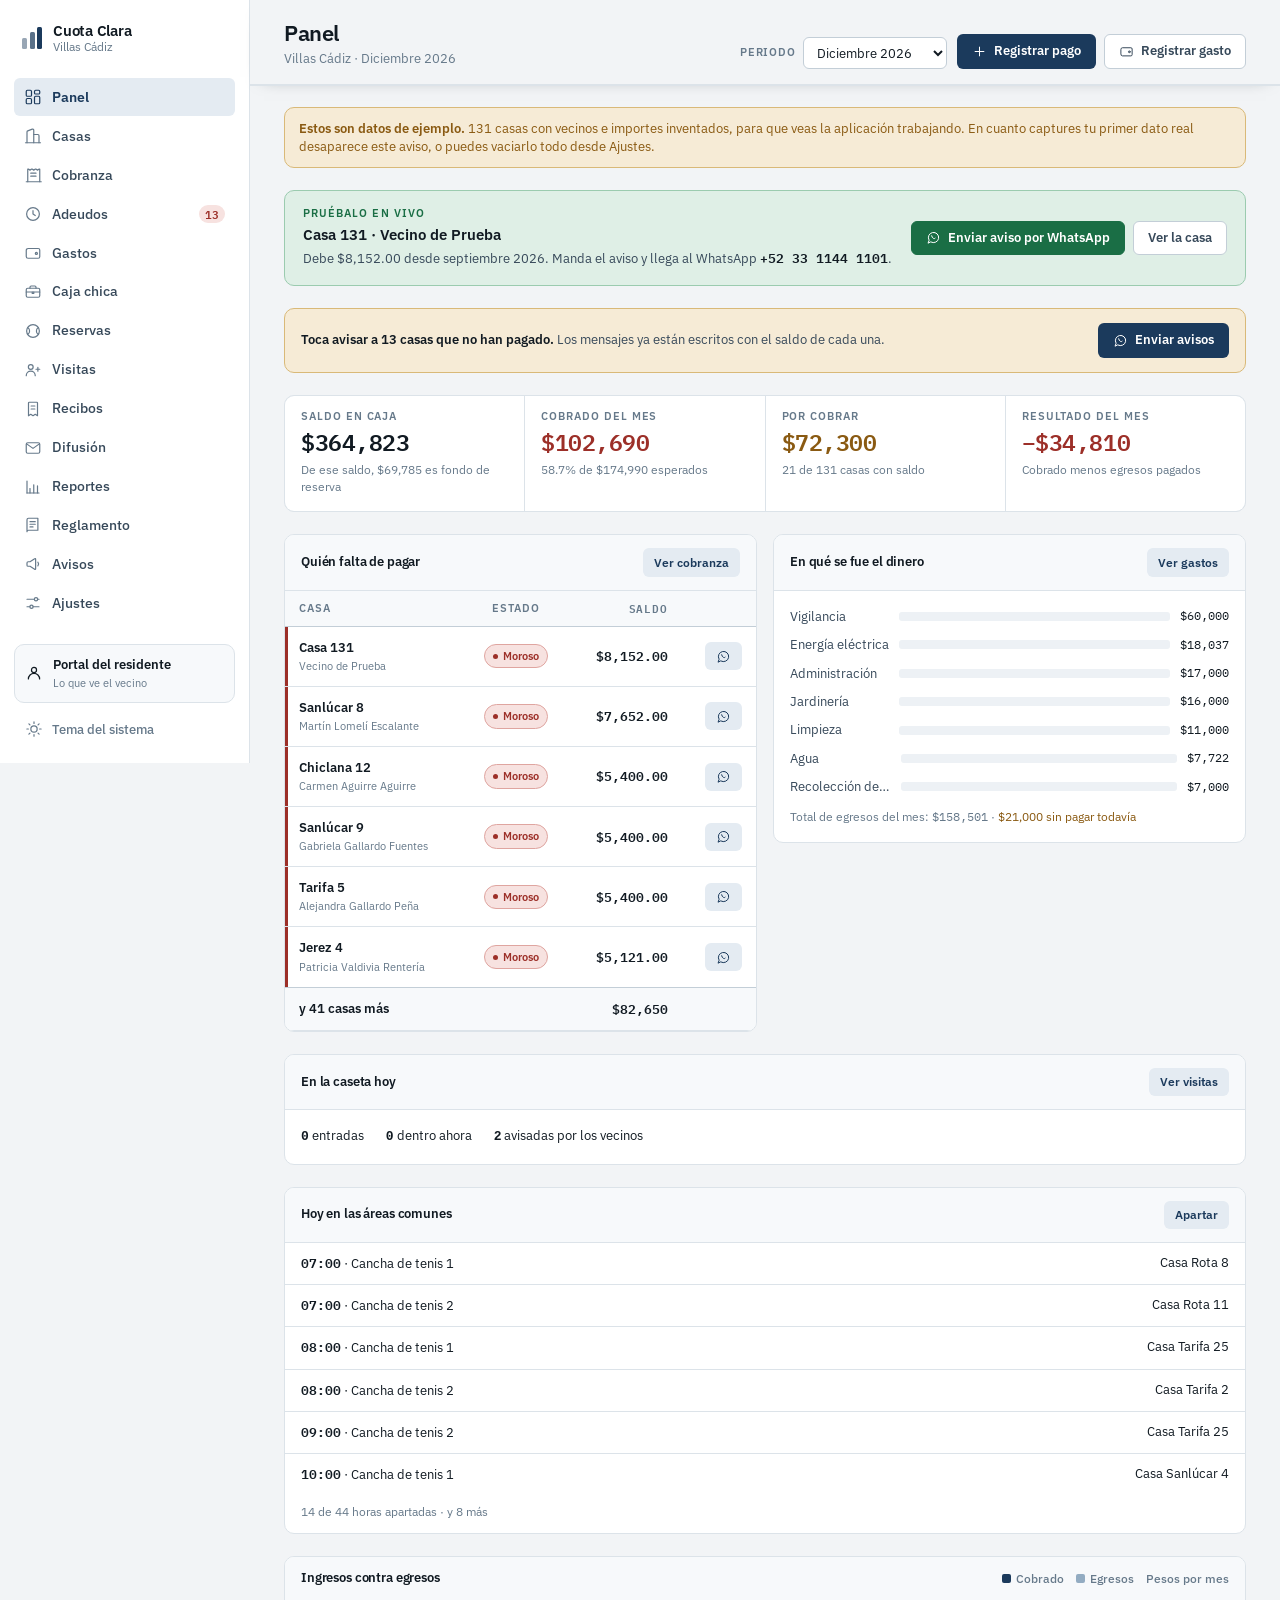
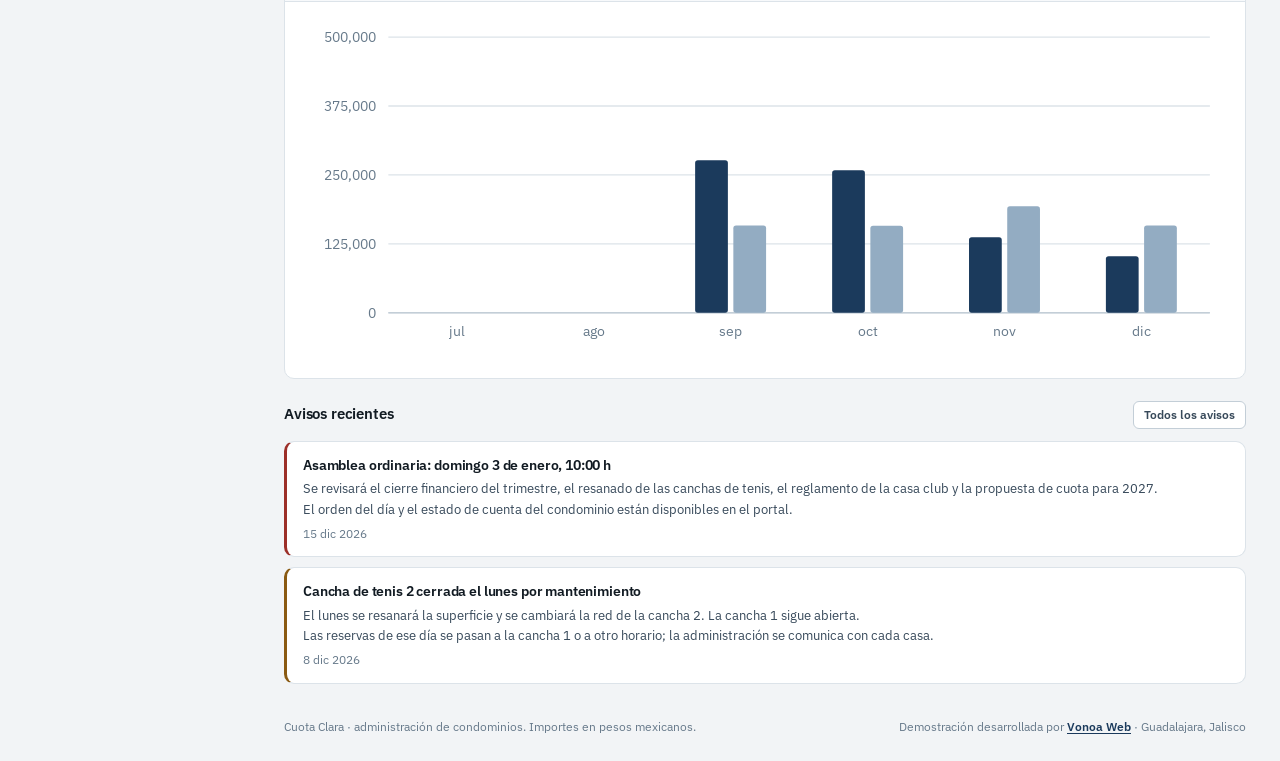
==== commit 866428c4: "131 casas, casa club, visitas, anualidad y portal del vecino; cotizacion en linea Co-Authored-By: Cl" ====
--- a/index.html
+++ b/index.html
@@ -8,7 +8,7 @@
 <link rel="preconnect" href="https://fonts.googleapis.com">
 <link rel="preconnect" href="https://fonts.gstatic.com" crossorigin>
 <link rel="stylesheet" href="https://fonts.googleapis.com/css2?family=IBM+Plex+Mono:wght@400;500;600&family=IBM+Plex+Sans:wght@400;500;600;700&family=IBM+Plex+Serif:wght@600;700&display=swap">
-<link rel="stylesheet" href="css/app.css?v=2026102701">
+<link rel="stylesheet" href="css/app.css?v=2026102702">
 <!--ARTIFACT:HEAD-END-->
 </head>
 <body>
@@ -35,6 +35,7 @@
   <symbol id="i-adeudos" viewBox="0 0 24 24"><circle cx="12" cy="12" r="8.5"/><path d="M12 7.5V12l3 2"/></symbol>
   <symbol id="i-caja" viewBox="0 0 24 24"><rect x="3" y="7" width="18" height="12" rx="2"/><path d="M8 7V5.5A1.5 1.5 0 0 1 9.5 4h5A1.5 1.5 0 0 1 16 5.5V7"/><path d="M3 12h18"/><path d="M11 12v2h2v-2"/></symbol>
   <symbol id="i-reservas" viewBox="0 0 24 24"><circle cx="12" cy="12" r="8.5"/><path d="M5.2 7.6c3 1.4 3 7.4 0 8.8M18.8 7.6c-3 1.4-3 7.4 0 8.8"/></symbol>
+  <symbol id="i-visitas" viewBox="0 0 24 24"><circle cx="9" cy="8" r="3.2"/><path d="M3 19.5a6 6 0 0 1 12 0"/><path d="M16 11h5M18.5 8.5v5"/></symbol>
   <symbol id="i-menu" viewBox="0 0 24 24"><path d="M4 7h16M4 12h16M4 17h16"/></symbol>
   <symbol id="i-tema" viewBox="0 0 24 24"><circle cx="12" cy="12" r="4.2"/><path d="M12 2.5v2M12 19.5v2M2.5 12h2M19.5 12h2M5.2 5.2l1.4 1.4M17.4 17.4l1.4 1.4M18.8 5.2l-1.4 1.4M6.6 17.4l-1.4 1.4"/></symbol>
 </svg>
@@ -58,6 +59,7 @@
       <a class="nav__item" data-route="gastos" href="#/gastos"><svg class="i"><use href="#i-gastos"/></svg><span>Gastos</span></a>
       <a class="nav__item" data-route="caja" href="#/caja"><svg class="i"><use href="#i-caja"/></svg><span>Caja chica</span></a>
       <a class="nav__item" data-route="reservas" href="#/reservas" hidden><svg class="i"><use href="#i-reservas"/></svg><span>Reservas</span></a>
+      <a class="nav__item" data-route="visitas" href="#/visitas" hidden><svg class="i"><use href="#i-visitas"/></svg><span>Visitas</span></a>
       <a class="nav__item" data-route="recibos" href="#/recibos"><svg class="i"><use href="#i-recibos"/></svg><span>Recibos</span></a>
       <a class="nav__item" data-route="difusion" href="#/difusion"><svg class="i"><use href="#i-difusion"/></svg><span>Difusión</span></a>
       <a class="nav__item" data-route="reportes" href="#/reportes"><svg class="i"><use href="#i-reportes"/></svg><span>Reportes</span></a>
@@ -125,30 +127,31 @@
 
 <div class="toasts" id="toasts" aria-live="polite"></div>
 
-<script src="js/format.js?v=2026102701"></script>
-<script src="js/perfil.js?v=2026102701"></script>
-<script src="js/archivos.js?v=2026102701"></script>
-<script src="js/pdf.js?v=2026102701"></script>
-<script src="js/store.js?v=2026102701"></script>
-<script src="js/seed.js?v=2026102701"></script>
-<script src="js/model.js?v=2026102701"></script>
-<script src="js/ui.js?v=2026102701"></script>
-<script src="js/comprobantes.js?v=2026102701"></script>
-<script src="js/views/panel.js?v=2026102701"></script>
-<script src="js/views/unidades.js?v=2026102701"></script>
-<script src="js/views/cobranza.js?v=2026102701"></script>
-<script src="js/views/adeudos.js?v=2026102701"></script>
-<script src="js/views/gastos.js?v=2026102701"></script>
-<script src="js/views/caja.js?v=2026102701"></script>
-<script src="js/views/reservas.js?v=2026102701"></script>
-<script src="js/views/recibos.js?v=2026102701"></script>
-<script src="js/views/difusion.js?v=2026102701"></script>
-<script src="js/views/reglamento.js?v=2026102701"></script>
-<script src="js/views/reportes.js?v=2026102701"></script>
-<script src="js/views/avisos.js?v=2026102701"></script>
-<script src="js/views/ajustes.js?v=2026102701"></script>
-<script src="js/views/portal.js?v=2026102701"></script>
-<script src="js/app.js?v=2026102701"></script>
+<script src="js/format.js?v=2026102702"></script>
+<script src="js/perfil.js?v=2026102702"></script>
+<script src="js/archivos.js?v=2026102702"></script>
+<script src="js/pdf.js?v=2026102702"></script>
+<script src="js/store.js?v=2026102702"></script>
+<script src="js/seed.js?v=2026102702"></script>
+<script src="js/model.js?v=2026102702"></script>
+<script src="js/ui.js?v=2026102702"></script>
+<script src="js/comprobantes.js?v=2026102702"></script>
+<script src="js/views/panel.js?v=2026102702"></script>
+<script src="js/views/unidades.js?v=2026102702"></script>
+<script src="js/views/cobranza.js?v=2026102702"></script>
+<script src="js/views/adeudos.js?v=2026102702"></script>
+<script src="js/views/gastos.js?v=2026102702"></script>
+<script src="js/views/caja.js?v=2026102702"></script>
+<script src="js/views/reservas.js?v=2026102702"></script>
+<script src="js/views/visitas.js?v=2026102702"></script>
+<script src="js/views/recibos.js?v=2026102702"></script>
+<script src="js/views/difusion.js?v=2026102702"></script>
+<script src="js/views/reglamento.js?v=2026102702"></script>
+<script src="js/views/reportes.js?v=2026102702"></script>
+<script src="js/views/avisos.js?v=2026102702"></script>
+<script src="js/views/ajustes.js?v=2026102702"></script>
+<script src="js/views/portal.js?v=2026102702"></script>
+<script src="js/app.js?v=2026102702"></script>
 <!--ARTIFACT:BODY-END-->
 </body>
 </html>
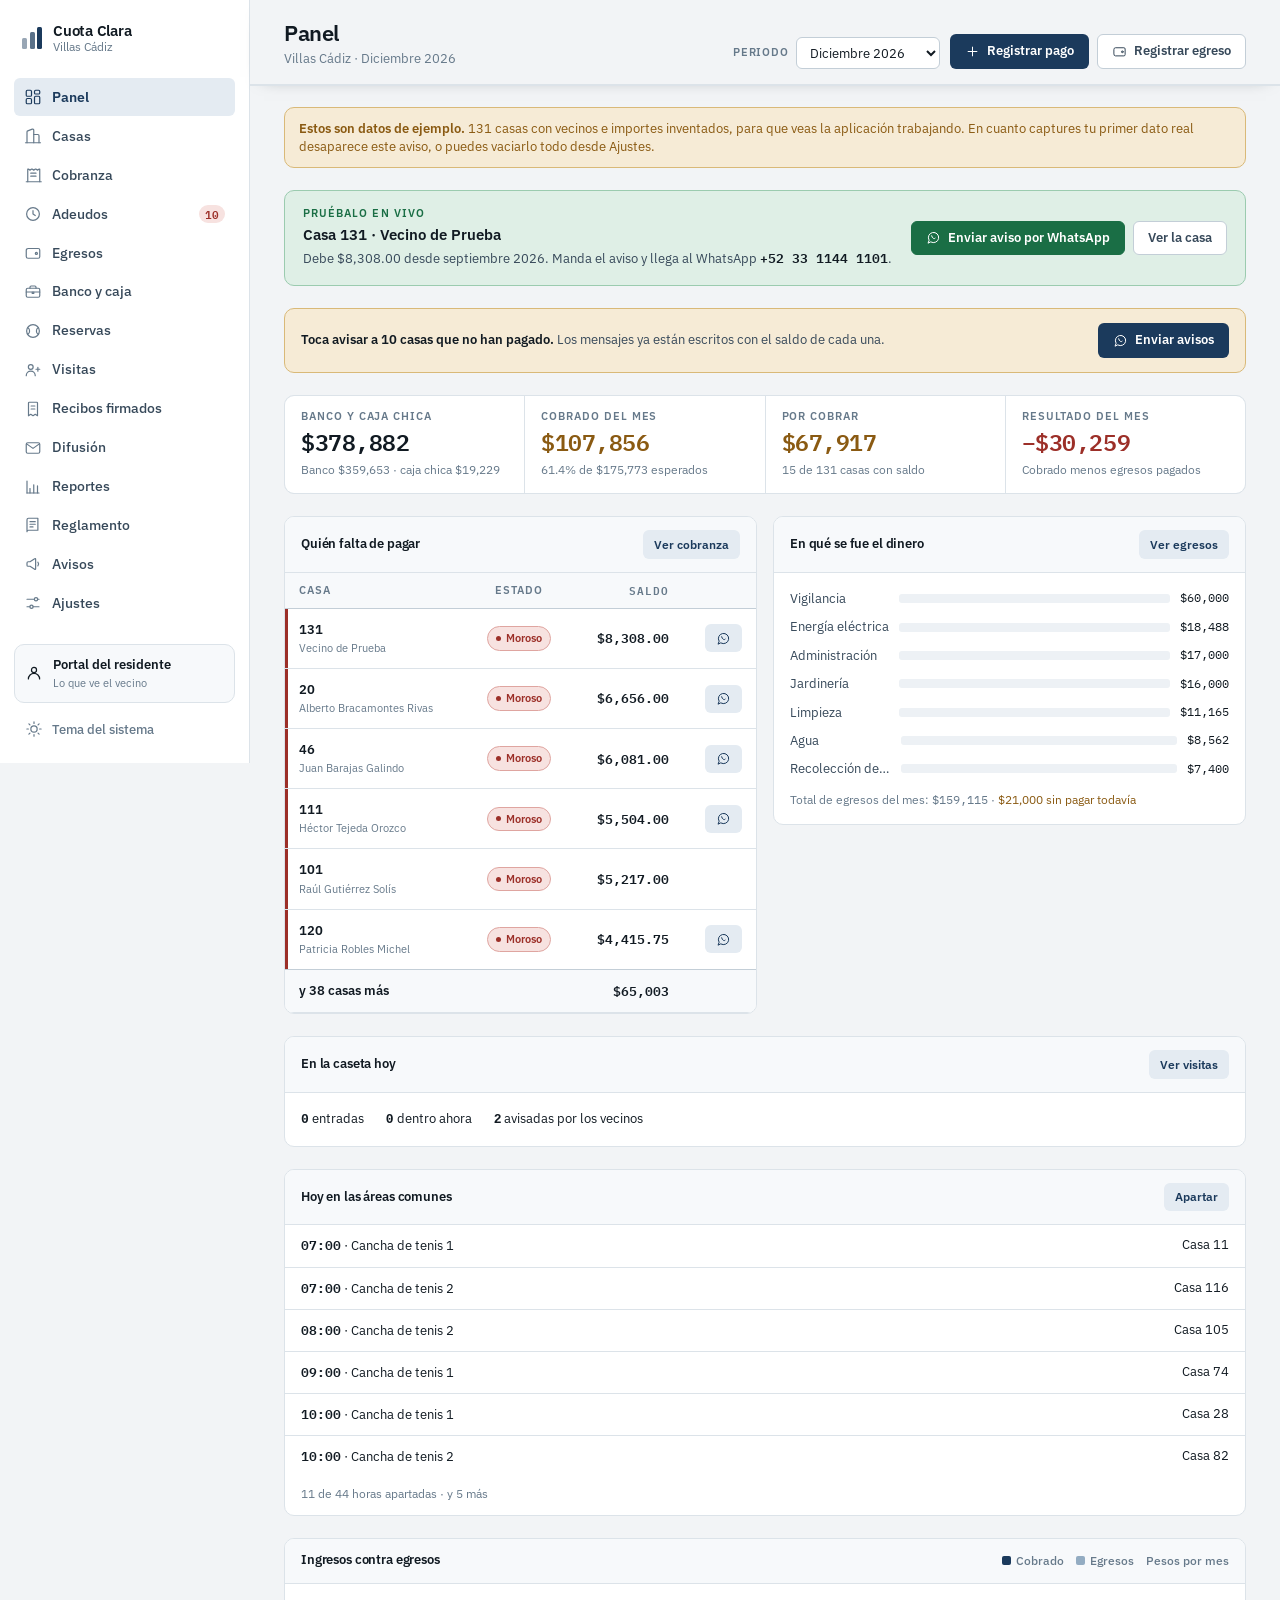
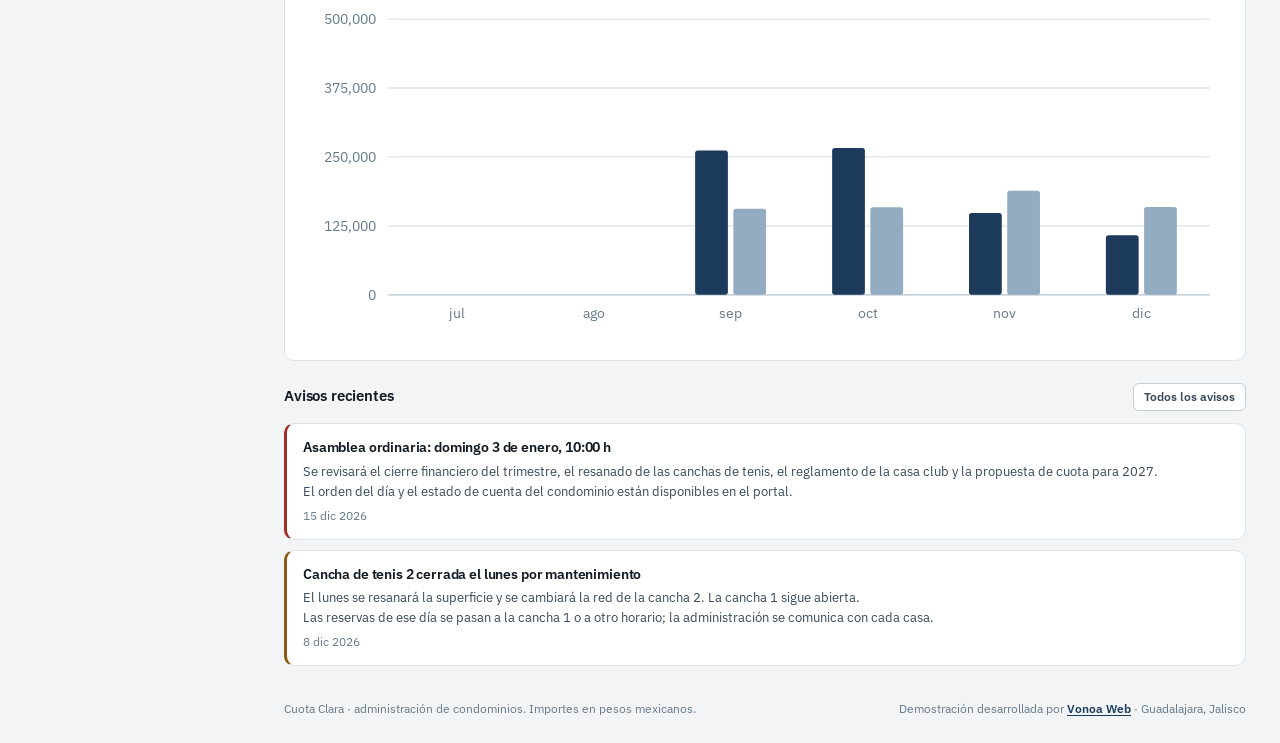
==== commit ff2c5f04: "Casas numeradas del 1 al 131; tocar la fila abre la casa; sistema base al dia (banco y caja, egresos" ====
--- a/index.html
+++ b/index.html
@@ -8,7 +8,7 @@
 <link rel="preconnect" href="https://fonts.googleapis.com">
 <link rel="preconnect" href="https://fonts.gstatic.com" crossorigin>
 <link rel="stylesheet" href="https://fonts.googleapis.com/css2?family=IBM+Plex+Mono:wght@400;500;600&family=IBM+Plex+Sans:wght@400;500;600;700&family=IBM+Plex+Serif:wght@600;700&display=swap">
-<link rel="stylesheet" href="css/app.css?v=2026102702">
+<link rel="stylesheet" href="css/app.css?v=2026102711">
 <!--ARTIFACT:HEAD-END-->
 </head>
 <body>
@@ -56,11 +56,11 @@
       <a class="nav__item" data-route="unidades" href="#/unidades"><svg class="i"><use href="#i-unidades"/></svg><span>Casas</span></a>
       <a class="nav__item" data-route="cobranza" href="#/cobranza"><svg class="i"><use href="#i-cobranza"/></svg><span>Cobranza</span></a>
       <a class="nav__item" data-route="adeudos" href="#/adeudos"><svg class="i"><use href="#i-adeudos"/></svg><span>Adeudos</span><em class="nav__badge" id="badgeMorosos" hidden></em></a>
-      <a class="nav__item" data-route="gastos" href="#/gastos"><svg class="i"><use href="#i-gastos"/></svg><span>Gastos</span></a>
-      <a class="nav__item" data-route="caja" href="#/caja"><svg class="i"><use href="#i-caja"/></svg><span>Caja chica</span></a>
+      <a class="nav__item" data-route="gastos" href="#/gastos"><svg class="i"><use href="#i-gastos"/></svg><span>Egresos</span></a>
+      <a class="nav__item" data-route="caja" href="#/caja"><svg class="i"><use href="#i-caja"/></svg><span>Banco y caja</span></a>
       <a class="nav__item" data-route="reservas" href="#/reservas" hidden><svg class="i"><use href="#i-reservas"/></svg><span>Reservas</span></a>
       <a class="nav__item" data-route="visitas" href="#/visitas" hidden><svg class="i"><use href="#i-visitas"/></svg><span>Visitas</span></a>
-      <a class="nav__item" data-route="recibos" href="#/recibos"><svg class="i"><use href="#i-recibos"/></svg><span>Recibos</span></a>
+      <a class="nav__item" data-route="recibos" href="#/recibos"><svg class="i"><use href="#i-recibos"/></svg><span>Recibos firmados</span></a>
       <a class="nav__item" data-route="difusion" href="#/difusion"><svg class="i"><use href="#i-difusion"/></svg><span>Difusión</span></a>
       <a class="nav__item" data-route="reportes" href="#/reportes"><svg class="i"><use href="#i-reportes"/></svg><span>Reportes</span></a>
       <a class="nav__item" data-route="reglamento" href="#/reglamento"><svg class="i"><use href="#i-reglamento"/></svg><span>Reglamento</span></a>
@@ -127,31 +127,33 @@
 
 <div class="toasts" id="toasts" aria-live="polite"></div>
 
-<script src="js/format.js?v=2026102702"></script>
-<script src="js/perfil.js?v=2026102702"></script>
-<script src="js/archivos.js?v=2026102702"></script>
-<script src="js/pdf.js?v=2026102702"></script>
-<script src="js/store.js?v=2026102702"></script>
-<script src="js/seed.js?v=2026102702"></script>
-<script src="js/model.js?v=2026102702"></script>
-<script src="js/ui.js?v=2026102702"></script>
-<script src="js/comprobantes.js?v=2026102702"></script>
-<script src="js/views/panel.js?v=2026102702"></script>
-<script src="js/views/unidades.js?v=2026102702"></script>
-<script src="js/views/cobranza.js?v=2026102702"></script>
-<script src="js/views/adeudos.js?v=2026102702"></script>
-<script src="js/views/gastos.js?v=2026102702"></script>
-<script src="js/views/caja.js?v=2026102702"></script>
-<script src="js/views/reservas.js?v=2026102702"></script>
-<script src="js/views/visitas.js?v=2026102702"></script>
-<script src="js/views/recibos.js?v=2026102702"></script>
-<script src="js/views/difusion.js?v=2026102702"></script>
-<script src="js/views/reglamento.js?v=2026102702"></script>
-<script src="js/views/reportes.js?v=2026102702"></script>
-<script src="js/views/avisos.js?v=2026102702"></script>
-<script src="js/views/ajustes.js?v=2026102702"></script>
-<script src="js/views/portal.js?v=2026102702"></script>
-<script src="js/app.js?v=2026102702"></script>
+<script src="js/format.js?v=2026102711"></script>
+<script src="js/perfil.js?v=2026102711"></script>
+<script src="js/archivos.js?v=2026102711"></script>
+<script src="js/pdf.js?v=2026102711"></script>
+<script src="js/store.js?v=2026102711"></script>
+<script src="js/escritorio.js?v=2026102711"></script>
+<script src="js/seed.js?v=2026102711"></script>
+<script src="js/model.js?v=2026102711"></script>
+<script src="js/ui.js?v=2026102711"></script>
+<script src="js/importar.js?v=2026102711"></script>
+<script src="js/comprobantes.js?v=2026102711"></script>
+<script src="js/views/panel.js?v=2026102711"></script>
+<script src="js/views/unidades.js?v=2026102711"></script>
+<script src="js/views/cobranza.js?v=2026102711"></script>
+<script src="js/views/adeudos.js?v=2026102711"></script>
+<script src="js/views/gastos.js?v=2026102711"></script>
+<script src="js/views/caja.js?v=2026102711"></script>
+<script src="js/views/reservas.js?v=2026102711"></script>
+<script src="js/views/visitas.js?v=2026102711"></script>
+<script src="js/views/recibos.js?v=2026102711"></script>
+<script src="js/views/difusion.js?v=2026102711"></script>
+<script src="js/views/reglamento.js?v=2026102711"></script>
+<script src="js/views/reportes.js?v=2026102711"></script>
+<script src="js/views/avisos.js?v=2026102711"></script>
+<script src="js/views/ajustes.js?v=2026102711"></script>
+<script src="js/views/portal.js?v=2026102711"></script>
+<script src="js/app.js?v=2026102711"></script>
 <!--ARTIFACT:BODY-END-->
 </body>
 </html>
--- a/css/app.css
+++ b/css/app.css
@@ -215,6 +215,61 @@
   }
   .tabbar__item.is-on{color:var(--accent);background:var(--accent-soft)}
 }
+
+/* ---------- Meses que paga (registrar pago) ---------- */
+.mesespago{margin-top:14px;display:flex;flex-direction:column;gap:6px}
+.mesespago:empty{display:none}
+.mesespago__lista{display:grid;grid-template-columns:repeat(auto-fill,minmax(150px,1fr));gap:6px}
+.mesespago__mes{display:grid;grid-template-columns:auto 1fr;gap:2px 8px;align-items:center;padding:8px 10px;border:1px solid var(--rule);
+  border-radius:var(--r-sm);background:var(--surface-2);font-size:12.5px;cursor:pointer}
+.mesespago__mes input{grid-row:span 2;width:16px;height:16px;accent-color:var(--accent)}
+.mesespago__mes b{font-weight:600;color:var(--ink)}
+.mesespago__mes small{grid-column:2;font-size:10.5px;color:var(--muted)}
+.mesespago__mes:has(input:checked){border-color:var(--accent);background:var(--accent-soft)}
+
+/* ---------- Formularios ---------- */
+.fila2{display:grid;grid-template-columns:1fr 120px;gap:8px}
+.check--suave{background:var(--surface-2);border-color:var(--rule);color:var(--ink-2)}
+.historial{margin-top:14px;font-size:12px;color:var(--muted)}
+.historial summary{cursor:pointer;font-weight:600;color:var(--ink-2)}
+.historial ul{margin:6px 0 0;padding-left:18px;display:flex;flex-direction:column;gap:3px}
+.linkbtn{background:none;border:0;padding:0;font:inherit;font-size:11px;color:var(--accent-2);text-decoration:underline;cursor:pointer}
+.recargos{margin-top:16px;padding:14px;border:1px solid var(--rule);border-radius:var(--r-md);background:var(--surface-2)}
+.recargos .chip input{display:none}
+.tramo{display:flex;flex-wrap:wrap;align-items:center;gap:6px;font-size:12.5px;color:var(--ink-2);margin-bottom:6px}
+.tramo .input{width:80px;text-align:right}
+
+/* ---------- Egresos ---------- */
+tr.row--cancelado td{color:var(--muted);text-decoration:line-through}
+tr.row--cancelado td:last-child,tr.row--cancelado td .pill{text-decoration:none}
+tr.fila-clic{cursor:pointer}
+tr.fila-clic:hover td{background:var(--accent-soft)}
+tr.subtotal td{font-size:12px;color:var(--muted);font-weight:600;background:var(--surface-2)}
+.recibo--cancelado{opacity:.6}
+
+/* ---------- Banco y caja chica ---------- */
+.cuentas{display:grid;grid-template-columns:repeat(auto-fit,minmax(240px,1fr));gap:12px}
+.cuenta{display:flex;flex-direction:column;gap:4px;text-align:left;padding:16px 18px;border-radius:var(--r-md);
+  border:1px solid var(--rule);background:var(--surface);font:inherit;color:var(--ink-2);cursor:pointer}
+.cuenta.is-on{border-color:var(--accent);box-shadow:inset 0 0 0 1px var(--accent)}
+.cuenta__nom{font:600 10.5px/1.3 var(--f-sans);text-transform:uppercase;letter-spacing:.09em;color:var(--muted)}
+.cuenta strong{font-size:24px;font-weight:600;color:var(--ink);letter-spacing:-.02em}
+.cuenta__det{font-size:11.5px;color:var(--muted)}
+.cuenta__mes{font-size:12px;margin-top:4px}
+tr.row--traspaso td{background:var(--surface-2)}
+.arqueo__dif{min-height:20px;margin:12px 0;font-size:13px}
+.conc__tit{margin:18px 0 2px;font:600 13px/1.3 var(--f-sans)}
+
+/* ---------- Reportes de matriz ---------- */
+.ledger--matriz td,.ledger--matriz th{padding-left:9px;padding-right:9px;font-size:12px}
+.celda-clic{cursor:pointer}
+.celda-clic:hover{background:var(--accent-soft);color:var(--accent)}
+.celda-debe{color:var(--crit);font-weight:600}
+
+/* ---------- Programa de escritorio: versión nueva ---------- */
+.actualizacion{position:fixed;left:50%;bottom:18px;transform:translateX(-50%);z-index:95;display:flex;align-items:center;gap:12px;
+  padding:12px 14px 12px 18px;border-radius:var(--r-md);background:var(--ink);color:#fff;font-size:13px;box-shadow:var(--shadow-2);max-width:calc(100% - 32px)}
+.actualizacion .iconbtn{color:#fff}
 
 /* ---------- Lo que toca hacer hoy ---------- */
 .cta{
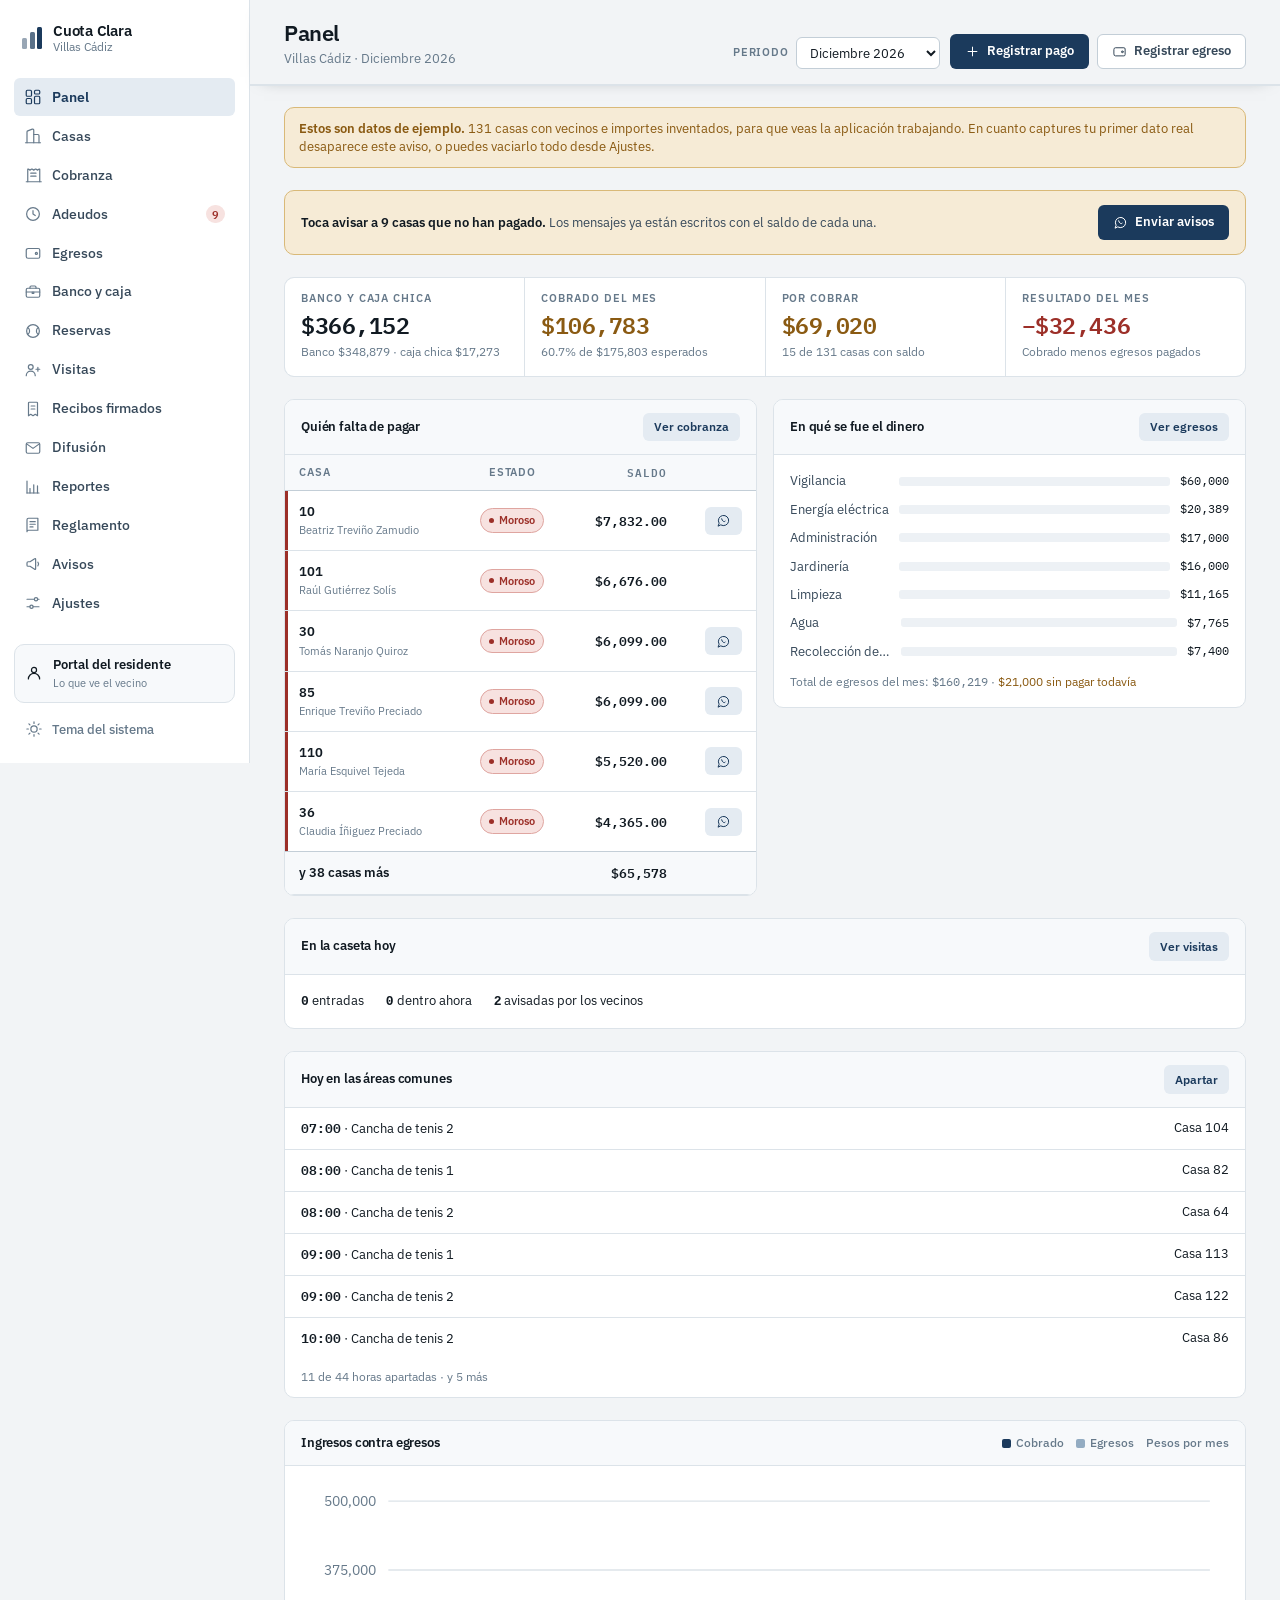
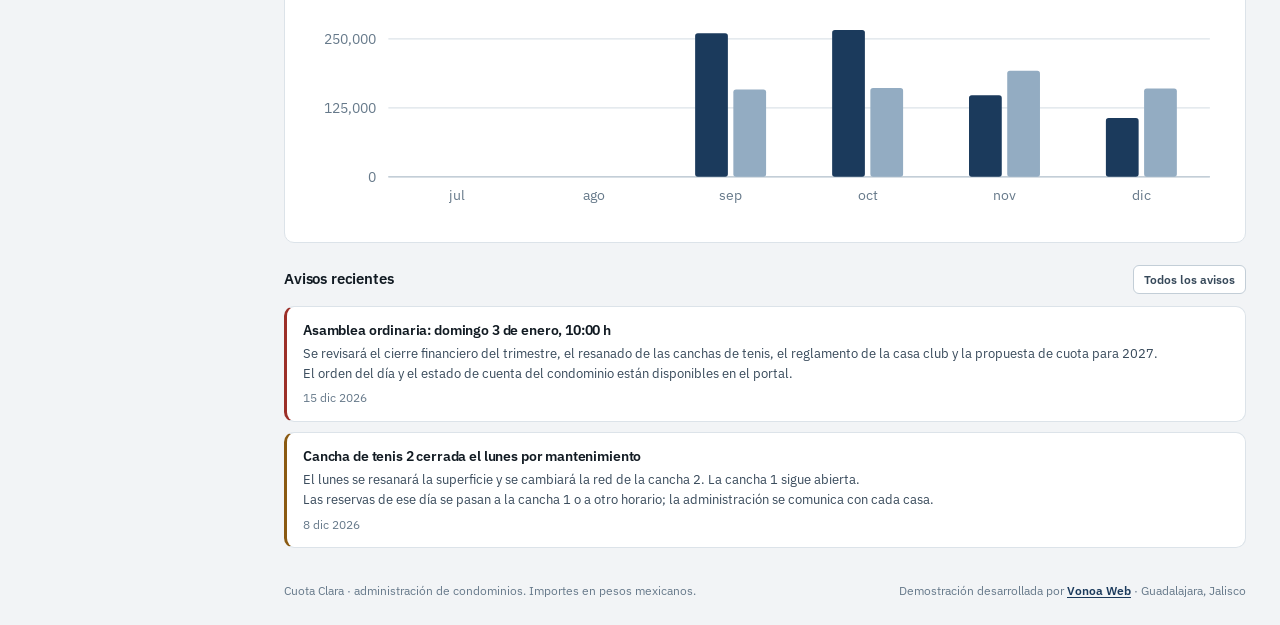
==== commit ef24af8d: "Sin casa de prueba: el demo ya no lleva ningun telefono real Co-Authored-By: Claude Opus 5.5 <norepl" ====
--- a/index.html
+++ b/index.html
@@ -8,7 +8,7 @@
 <link rel="preconnect" href="https://fonts.googleapis.com">
 <link rel="preconnect" href="https://fonts.gstatic.com" crossorigin>
 <link rel="stylesheet" href="https://fonts.googleapis.com/css2?family=IBM+Plex+Mono:wght@400;500;600&family=IBM+Plex+Sans:wght@400;500;600;700&family=IBM+Plex+Serif:wght@600;700&display=swap">
-<link rel="stylesheet" href="css/app.css?v=2026102711">
+<link rel="stylesheet" href="css/app.css?v=2026102720">
 <!--ARTIFACT:HEAD-END-->
 </head>
 <body>
@@ -127,33 +127,33 @@
 
 <div class="toasts" id="toasts" aria-live="polite"></div>
 
-<script src="js/format.js?v=2026102711"></script>
-<script src="js/perfil.js?v=2026102711"></script>
-<script src="js/archivos.js?v=2026102711"></script>
-<script src="js/pdf.js?v=2026102711"></script>
-<script src="js/store.js?v=2026102711"></script>
-<script src="js/escritorio.js?v=2026102711"></script>
-<script src="js/seed.js?v=2026102711"></script>
-<script src="js/model.js?v=2026102711"></script>
-<script src="js/ui.js?v=2026102711"></script>
-<script src="js/importar.js?v=2026102711"></script>
-<script src="js/comprobantes.js?v=2026102711"></script>
-<script src="js/views/panel.js?v=2026102711"></script>
-<script src="js/views/unidades.js?v=2026102711"></script>
-<script src="js/views/cobranza.js?v=2026102711"></script>
-<script src="js/views/adeudos.js?v=2026102711"></script>
-<script src="js/views/gastos.js?v=2026102711"></script>
-<script src="js/views/caja.js?v=2026102711"></script>
-<script src="js/views/reservas.js?v=2026102711"></script>
-<script src="js/views/visitas.js?v=2026102711"></script>
-<script src="js/views/recibos.js?v=2026102711"></script>
-<script src="js/views/difusion.js?v=2026102711"></script>
-<script src="js/views/reglamento.js?v=2026102711"></script>
-<script src="js/views/reportes.js?v=2026102711"></script>
-<script src="js/views/avisos.js?v=2026102711"></script>
-<script src="js/views/ajustes.js?v=2026102711"></script>
-<script src="js/views/portal.js?v=2026102711"></script>
-<script src="js/app.js?v=2026102711"></script>
+<script src="js/format.js?v=2026102720"></script>
+<script src="js/perfil.js?v=2026102720"></script>
+<script src="js/archivos.js?v=2026102720"></script>
+<script src="js/pdf.js?v=2026102720"></script>
+<script src="js/store.js?v=2026102720"></script>
+<script src="js/escritorio.js?v=2026102720"></script>
+<script src="js/seed.js?v=2026102720"></script>
+<script src="js/model.js?v=2026102720"></script>
+<script src="js/ui.js?v=2026102720"></script>
+<script src="js/importar.js?v=2026102720"></script>
+<script src="js/comprobantes.js?v=2026102720"></script>
+<script src="js/views/panel.js?v=2026102720"></script>
+<script src="js/views/unidades.js?v=2026102720"></script>
+<script src="js/views/cobranza.js?v=2026102720"></script>
+<script src="js/views/adeudos.js?v=2026102720"></script>
+<script src="js/views/gastos.js?v=2026102720"></script>
+<script src="js/views/caja.js?v=2026102720"></script>
+<script src="js/views/reservas.js?v=2026102720"></script>
+<script src="js/views/visitas.js?v=2026102720"></script>
+<script src="js/views/recibos.js?v=2026102720"></script>
+<script src="js/views/difusion.js?v=2026102720"></script>
+<script src="js/views/reglamento.js?v=2026102720"></script>
+<script src="js/views/reportes.js?v=2026102720"></script>
+<script src="js/views/avisos.js?v=2026102720"></script>
+<script src="js/views/ajustes.js?v=2026102720"></script>
+<script src="js/views/portal.js?v=2026102720"></script>
+<script src="js/app.js?v=2026102720"></script>
 <!--ARTIFACT:BODY-END-->
 </body>
 </html>
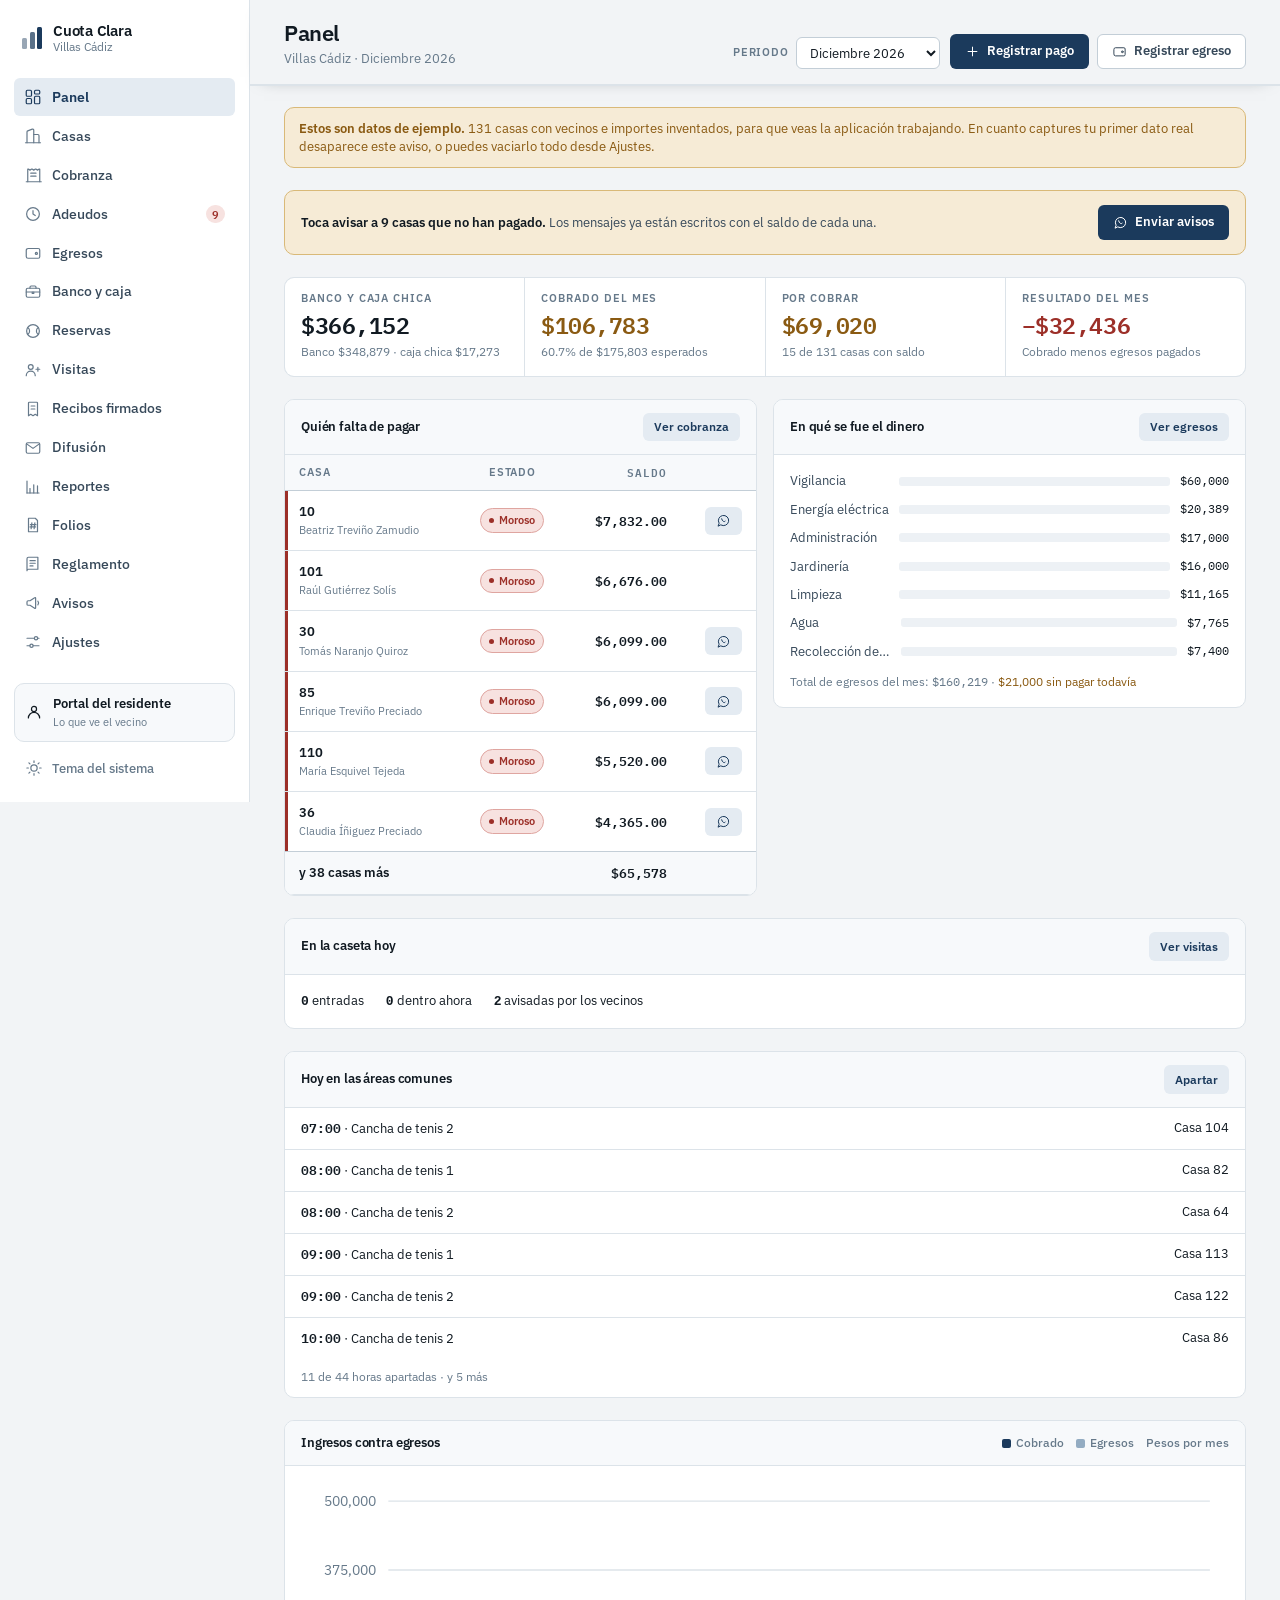
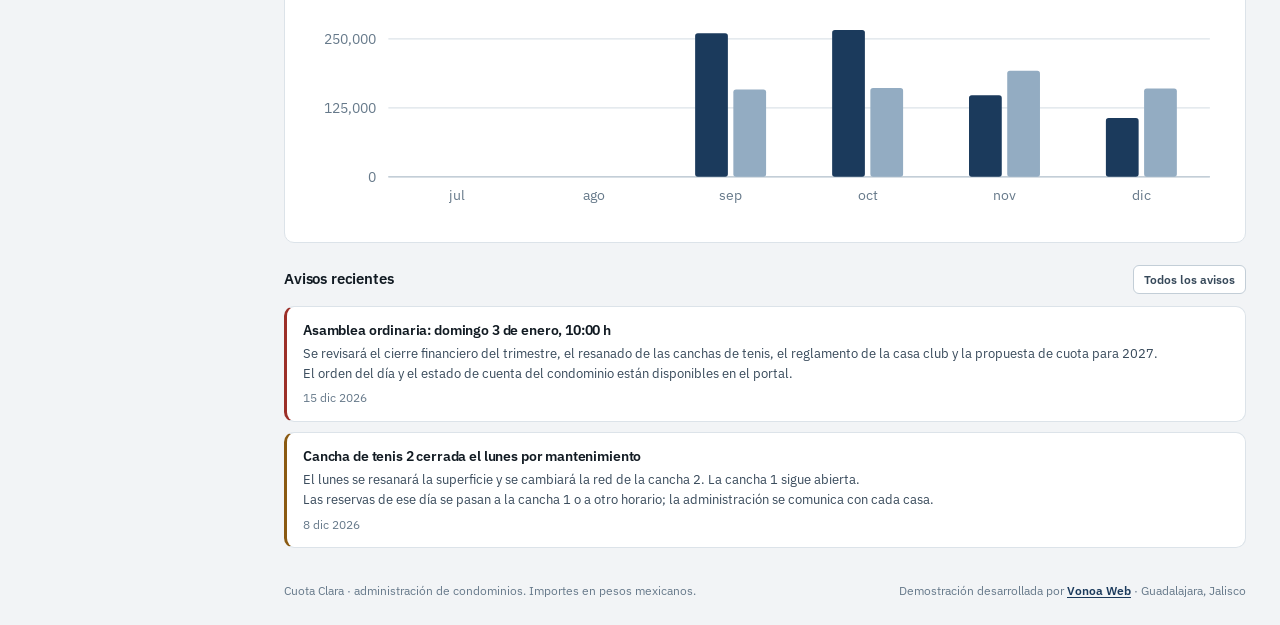
==== commit 9c8a1375: "Folios que no se pueden borrar y egresos con autorizo y revision Los pagos se cancelan con su motivo" ====
--- a/index.html
+++ b/index.html
@@ -8,7 +8,7 @@
 <link rel="preconnect" href="https://fonts.googleapis.com">
 <link rel="preconnect" href="https://fonts.gstatic.com" crossorigin>
 <link rel="stylesheet" href="https://fonts.googleapis.com/css2?family=IBM+Plex+Mono:wght@400;500;600&family=IBM+Plex+Sans:wght@400;500;600;700&family=IBM+Plex+Serif:wght@600;700&display=swap">
-<link rel="stylesheet" href="css/app.css?v=2026102720">
+<link rel="stylesheet" href="css/app.css?v=2026102741">
 <!--ARTIFACT:HEAD-END-->
 </head>
 <body>
@@ -27,6 +27,7 @@
   <symbol id="i-recibos" viewBox="0 0 24 24"><path d="M6 21V4a1 1 0 0 1 1-1h10a1 1 0 0 1 1 1v17l-3-2-3 2-3-2Z"/><path d="M9.5 8h5M9.5 12h5"/></symbol>
   <symbol id="i-difusion" viewBox="0 0 24 24"><rect x="3" y="5" width="18" height="14" rx="2"/><path d="m3.5 6.5 8.5 6 8.5-6"/></symbol>
   <symbol id="i-reglamento" viewBox="0 0 24 24"><path d="M4 19.5V5a2 2 0 0 1 2-2h12.5v16H6a2 2 0 0 0-2 2V19.5Z"/><path d="M8 7.5h7M8 11h7M8 14.5h4"/></symbol>
+  <symbol id="i-folios" viewBox="0 0 24 24"><path d="M6 3h9l3 3v15H6Z"/><path d="M10.5 9 9.5 17M14.5 9l-1 8M8.5 11.5h7.5M8 14.5h7.5"/></symbol>
   <symbol id="i-buscar" viewBox="0 0 24 24"><circle cx="11" cy="11" r="6.5"/><path d="m16 16 4.5 4.5"/></symbol>
   <symbol id="i-cerrar" viewBox="0 0 24 24"><path d="m6 6 12 12M18 6 6 18"/></symbol>
   <symbol id="i-wa" viewBox="0 0 24 24"><path d="M3.5 20.5 5 16.3A8.2 8.2 0 1 1 8.1 19.3Z"/><path d="M9 9.2c.2 1.7 1.3 3.2 2.8 4.1.6.4 1.4.7 2 .3l.7-.5"/></symbol>
@@ -63,6 +64,7 @@
       <a class="nav__item" data-route="recibos" href="#/recibos"><svg class="i"><use href="#i-recibos"/></svg><span>Recibos firmados</span></a>
       <a class="nav__item" data-route="difusion" href="#/difusion"><svg class="i"><use href="#i-difusion"/></svg><span>Difusión</span></a>
       <a class="nav__item" data-route="reportes" href="#/reportes"><svg class="i"><use href="#i-reportes"/></svg><span>Reportes</span></a>
+      <a class="nav__item" data-route="folios" href="#/folios"><svg class="i"><use href="#i-folios"/></svg><span>Folios</span></a>
       <a class="nav__item" data-route="reglamento" href="#/reglamento"><svg class="i"><use href="#i-reglamento"/></svg><span>Reglamento</span></a>
       <a class="nav__item" data-route="avisos" href="#/avisos"><svg class="i"><use href="#i-avisos"/></svg><span>Avisos</span></a>
       <a class="nav__item" data-route="ajustes" href="#/ajustes"><svg class="i"><use href="#i-ajustes"/></svg><span>Ajustes</span></a>
@@ -127,33 +129,35 @@
 
 <div class="toasts" id="toasts" aria-live="polite"></div>
 
-<script src="js/format.js?v=2026102720"></script>
-<script src="js/perfil.js?v=2026102720"></script>
-<script src="js/archivos.js?v=2026102720"></script>
-<script src="js/pdf.js?v=2026102720"></script>
-<script src="js/store.js?v=2026102720"></script>
-<script src="js/escritorio.js?v=2026102720"></script>
-<script src="js/seed.js?v=2026102720"></script>
-<script src="js/model.js?v=2026102720"></script>
-<script src="js/ui.js?v=2026102720"></script>
-<script src="js/importar.js?v=2026102720"></script>
-<script src="js/comprobantes.js?v=2026102720"></script>
-<script src="js/views/panel.js?v=2026102720"></script>
-<script src="js/views/unidades.js?v=2026102720"></script>
-<script src="js/views/cobranza.js?v=2026102720"></script>
-<script src="js/views/adeudos.js?v=2026102720"></script>
-<script src="js/views/gastos.js?v=2026102720"></script>
-<script src="js/views/caja.js?v=2026102720"></script>
-<script src="js/views/reservas.js?v=2026102720"></script>
-<script src="js/views/visitas.js?v=2026102720"></script>
-<script src="js/views/recibos.js?v=2026102720"></script>
-<script src="js/views/difusion.js?v=2026102720"></script>
-<script src="js/views/reglamento.js?v=2026102720"></script>
-<script src="js/views/reportes.js?v=2026102720"></script>
-<script src="js/views/avisos.js?v=2026102720"></script>
-<script src="js/views/ajustes.js?v=2026102720"></script>
-<script src="js/views/portal.js?v=2026102720"></script>
-<script src="js/app.js?v=2026102720"></script>
+<script src="js/format.js?v=2026102741"></script>
+<script src="js/perfil.js?v=2026102741"></script>
+<script src="js/archivos.js?v=2026102741"></script>
+<script src="js/pdf.js?v=2026102741"></script>
+<script src="js/store.js?v=2026102741"></script>
+<script src="js/escritorio.js?v=2026102741"></script>
+<script src="js/seed.js?v=2026102741"></script>
+<script src="js/model.js?v=2026102741"></script>
+<script src="js/ui.js?v=2026102741"></script>
+<script src="js/importar.js?v=2026102741"></script>
+<script src="js/comprobantes.js?v=2026102741"></script>
+<script src="js/demo.js?v=2026102741"></script>
+<script src="js/views/panel.js?v=2026102741"></script>
+<script src="js/views/unidades.js?v=2026102741"></script>
+<script src="js/views/cobranza.js?v=2026102741"></script>
+<script src="js/views/adeudos.js?v=2026102741"></script>
+<script src="js/views/gastos.js?v=2026102741"></script>
+<script src="js/views/caja.js?v=2026102741"></script>
+<script src="js/views/reservas.js?v=2026102741"></script>
+<script src="js/views/visitas.js?v=2026102741"></script>
+<script src="js/views/recibos.js?v=2026102741"></script>
+<script src="js/views/difusion.js?v=2026102741"></script>
+<script src="js/views/reglamento.js?v=2026102741"></script>
+<script src="js/views/reportes.js?v=2026102741"></script>
+<script src="js/views/folios.js?v=2026102741"></script>
+<script src="js/views/avisos.js?v=2026102741"></script>
+<script src="js/views/ajustes.js?v=2026102741"></script>
+<script src="js/views/portal.js?v=2026102741"></script>
+<script src="js/app.js?v=2026102741"></script>
 <!--ARTIFACT:BODY-END-->
 </body>
 </html>
--- a/css/app.css
+++ b/css/app.css
@@ -717,6 +717,9 @@
   background:var(--accent-soft);color:var(--accent);font-size:12.5px;line-height:1.5;
 }
 .note--demo{background:var(--warn-soft);color:var(--warn);border:1px solid var(--warn-line)}
+.note--crit{background:var(--crit-soft);color:var(--crit);border:1px solid var(--crit-line)}
+.logocond{display:flex;align-items:center;gap:10px;flex-wrap:wrap;margin-top:6px;font-size:12.5px}
+.logocond img{max-height:64px;max-width:200px;display:block;border-radius:4px;background:#fff;padding:4px;border:1px solid var(--rule)}
 .note strong{font-weight:600}
 
 .split{display:grid;grid-template-columns:repeat(auto-fit,minmax(288px,1fr));gap:16px;align-items:start}
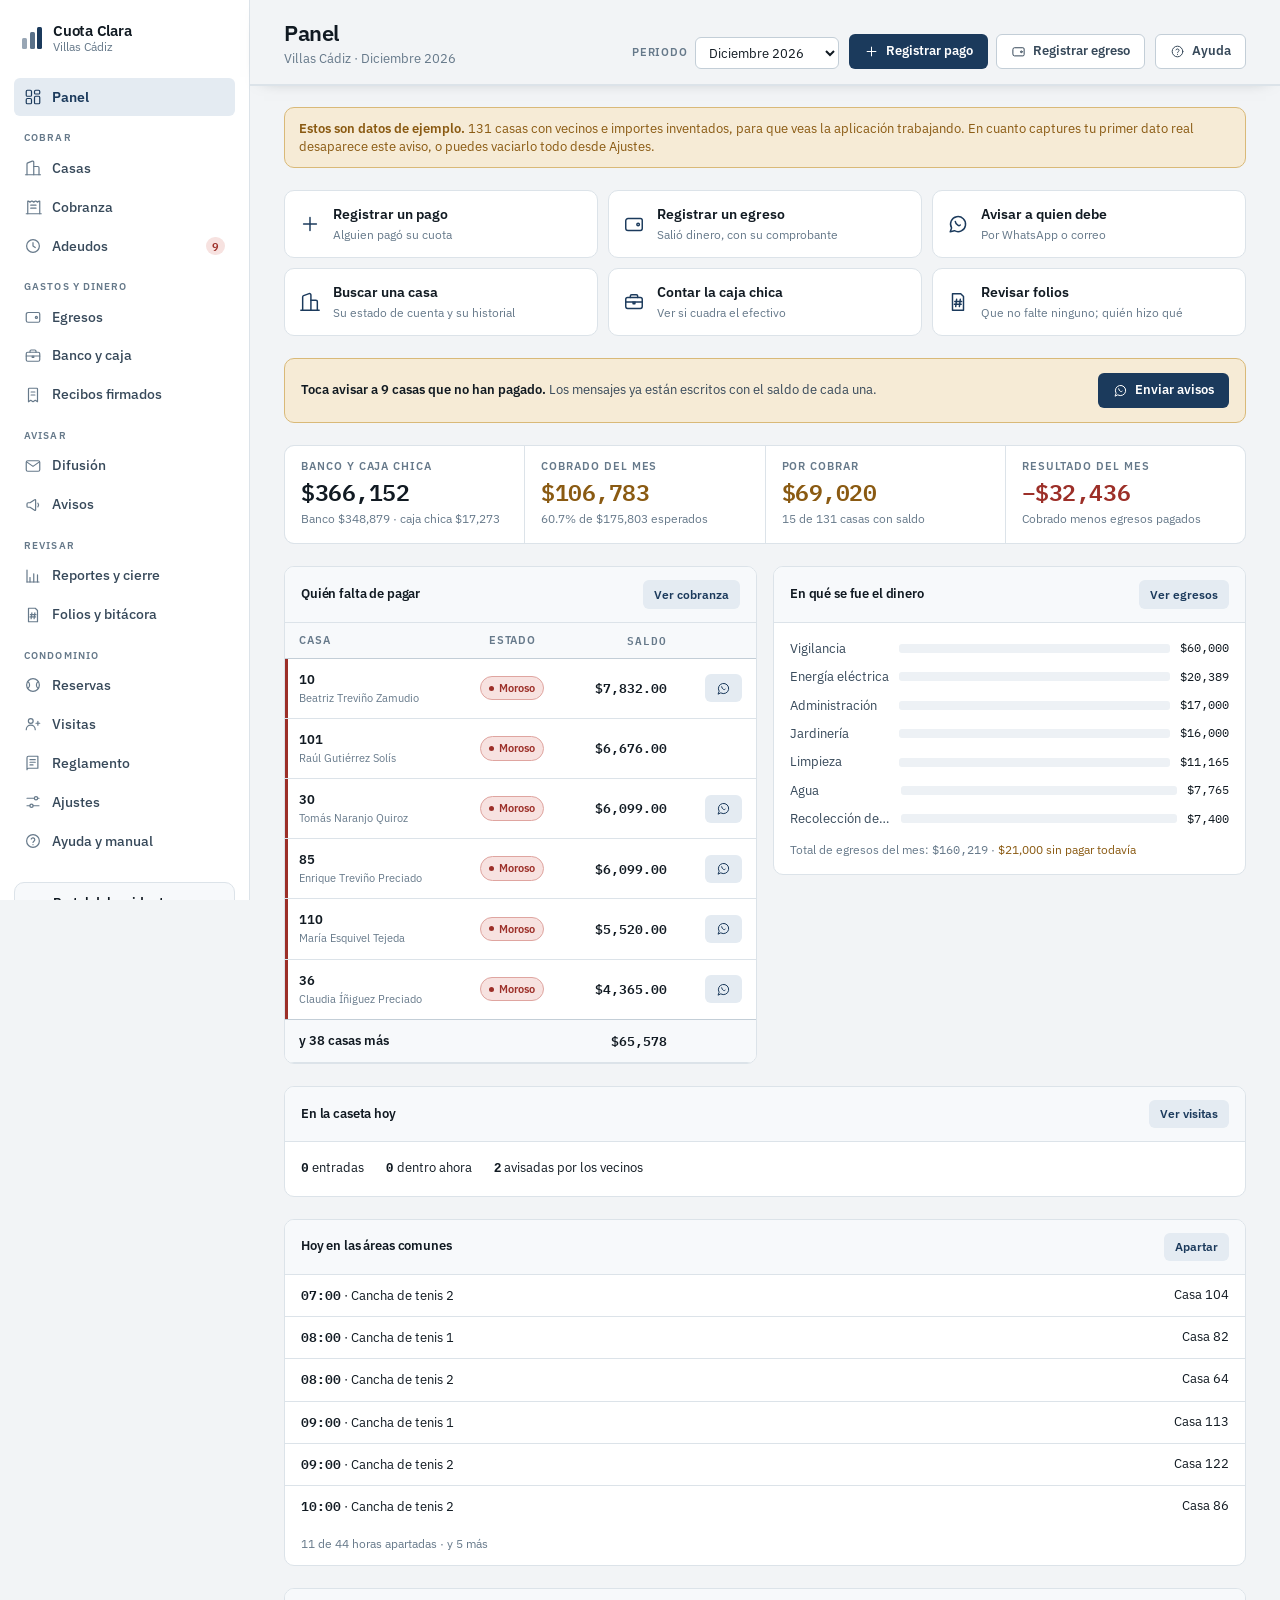
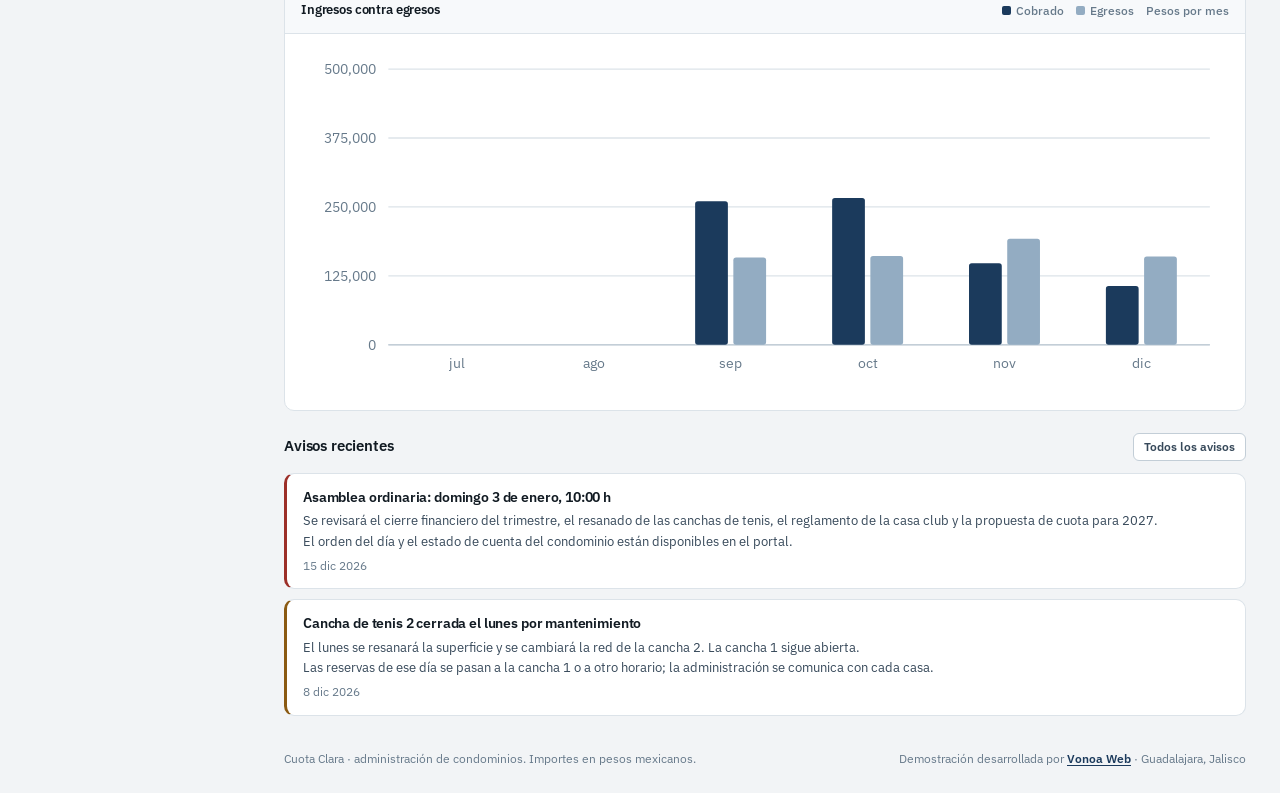
==== commit afe873bb: "Usuarios con contraseña, cierre de mes, entrega-recepción, ayuda y manual Cada quien entra con su no" ====
--- a/index.html
+++ b/index.html
@@ -8,7 +8,7 @@
 <link rel="preconnect" href="https://fonts.googleapis.com">
 <link rel="preconnect" href="https://fonts.gstatic.com" crossorigin>
 <link rel="stylesheet" href="https://fonts.googleapis.com/css2?family=IBM+Plex+Mono:wght@400;500;600&family=IBM+Plex+Sans:wght@400;500;600;700&family=IBM+Plex+Serif:wght@600;700&display=swap">
-<link rel="stylesheet" href="css/app.css?v=2026102741">
+<link rel="stylesheet" href="css/app.css?v=2026102902">
 <!--ARTIFACT:HEAD-END-->
 </head>
 <body>
@@ -27,6 +27,9 @@
   <symbol id="i-recibos" viewBox="0 0 24 24"><path d="M6 21V4a1 1 0 0 1 1-1h10a1 1 0 0 1 1 1v17l-3-2-3 2-3-2Z"/><path d="M9.5 8h5M9.5 12h5"/></symbol>
   <symbol id="i-difusion" viewBox="0 0 24 24"><rect x="3" y="5" width="18" height="14" rx="2"/><path d="m3.5 6.5 8.5 6 8.5-6"/></symbol>
   <symbol id="i-reglamento" viewBox="0 0 24 24"><path d="M4 19.5V5a2 2 0 0 1 2-2h12.5v16H6a2 2 0 0 0-2 2V19.5Z"/><path d="M8 7.5h7M8 11h7M8 14.5h4"/></symbol>
+  <symbol id="i-inicio" viewBox="0 0 24 24"><path d="M5 12.5 10 17l9-10"/></symbol>
+  <symbol id="i-ayuda" viewBox="0 0 24 24"><circle cx="12" cy="12" r="8.5"/><path d="M9.6 9.4a2.5 2.5 0 0 1 4.8.9c0 1.7-2.4 2.2-2.4 3.7"/><path d="M12 16.9v.1"/></symbol>
+  <symbol id="i-candado" viewBox="0 0 24 24"><rect x="5" y="10.5" width="14" height="10" rx="2"/><path d="M8.5 10.5V8a3.5 3.5 0 0 1 7 0v2.5"/></symbol>
   <symbol id="i-folios" viewBox="0 0 24 24"><path d="M6 3h9l3 3v15H6Z"/><path d="M10.5 9 9.5 17M14.5 9l-1 8M8.5 11.5h7.5M8 14.5h7.5"/></symbol>
   <symbol id="i-buscar" viewBox="0 0 24 24"><circle cx="11" cy="11" r="6.5"/><path d="m16 16 4.5 4.5"/></symbol>
   <symbol id="i-cerrar" viewBox="0 0 24 24"><path d="m6 6 12 12M18 6 6 18"/></symbol>
@@ -53,37 +56,53 @@
     </div>
 
     <nav class="nav__list" aria-label="Secciones">
+      <a class="nav__item nav__item--inicio" data-route="inicio" href="#/inicio" hidden><svg class="i"><use href="#i-inicio"/></svg><span>Primeros pasos</span><em class="nav__badge nav__badge--ok" id="badgeInicio"></em></a>
       <a class="nav__item" data-route="panel" href="#/panel"><svg class="i"><use href="#i-panel"/></svg><span>Panel</span></a>
+
+      <p class="nav__grupo">Cobrar</p>
       <a class="nav__item" data-route="unidades" href="#/unidades"><svg class="i"><use href="#i-unidades"/></svg><span>Casas</span></a>
       <a class="nav__item" data-route="cobranza" href="#/cobranza"><svg class="i"><use href="#i-cobranza"/></svg><span>Cobranza</span></a>
       <a class="nav__item" data-route="adeudos" href="#/adeudos"><svg class="i"><use href="#i-adeudos"/></svg><span>Adeudos</span><em class="nav__badge" id="badgeMorosos" hidden></em></a>
+
+      <p class="nav__grupo">Gastos y dinero</p>
       <a class="nav__item" data-route="gastos" href="#/gastos"><svg class="i"><use href="#i-gastos"/></svg><span>Egresos</span></a>
       <a class="nav__item" data-route="caja" href="#/caja"><svg class="i"><use href="#i-caja"/></svg><span>Banco y caja</span></a>
+      <a class="nav__item" data-route="recibos" href="#/recibos"><svg class="i"><use href="#i-recibos"/></svg><span>Recibos firmados</span></a>
+
+      <p class="nav__grupo">Avisar</p>
+      <a class="nav__item" data-route="difusion" href="#/difusion"><svg class="i"><use href="#i-difusion"/></svg><span>Difusión</span></a>
+      <a class="nav__item" data-route="avisos" href="#/avisos"><svg class="i"><use href="#i-avisos"/></svg><span>Avisos</span></a>
+
+      <p class="nav__grupo">Revisar</p>
+      <a class="nav__item" data-route="reportes" href="#/reportes"><svg class="i"><use href="#i-reportes"/></svg><span>Reportes y cierre</span></a>
+      <a class="nav__item" data-route="folios" href="#/folios"><svg class="i"><use href="#i-folios"/></svg><span>Folios y bitácora</span></a>
+
+      <p class="nav__grupo">Condominio</p>
       <a class="nav__item" data-route="reservas" href="#/reservas" hidden><svg class="i"><use href="#i-reservas"/></svg><span>Reservas</span></a>
       <a class="nav__item" data-route="visitas" href="#/visitas" hidden><svg class="i"><use href="#i-visitas"/></svg><span>Visitas</span></a>
-      <a class="nav__item" data-route="recibos" href="#/recibos"><svg class="i"><use href="#i-recibos"/></svg><span>Recibos firmados</span></a>
-      <a class="nav__item" data-route="difusion" href="#/difusion"><svg class="i"><use href="#i-difusion"/></svg><span>Difusión</span></a>
-      <a class="nav__item" data-route="reportes" href="#/reportes"><svg class="i"><use href="#i-reportes"/></svg><span>Reportes</span></a>
-      <a class="nav__item" data-route="folios" href="#/folios"><svg class="i"><use href="#i-folios"/></svg><span>Folios</span></a>
       <a class="nav__item" data-route="reglamento" href="#/reglamento"><svg class="i"><use href="#i-reglamento"/></svg><span>Reglamento</span></a>
-      <a class="nav__item" data-route="avisos" href="#/avisos"><svg class="i"><use href="#i-avisos"/></svg><span>Avisos</span></a>
       <a class="nav__item" data-route="ajustes" href="#/ajustes"><svg class="i"><use href="#i-ajustes"/></svg><span>Ajustes</span></a>
+      <a class="nav__item" data-route="ayuda" href="#/ayuda"><svg class="i"><use href="#i-ayuda"/></svg><span>Ayuda y manual</span></a>
     </nav>
 
     <div class="nav__foot">
+      <div class="nav__usuario" id="navUsuario" hidden></div>
       <a class="nav__portal" data-route="portal" href="#/portal">
         <svg class="i"><use href="#i-portal"/></svg>
         <span><strong>Portal del residente</strong><small>Lo que ve el vecino</small></span>
       </a>
-      <button class="ghostbtn" id="btnTema" type="button" title="Cambiar tema">
-        <svg class="i"><use href="#i-tema"/></svg><span>Tema</span>
-      </button>
+      <div class="tema" role="group" aria-label="Colores de la pantalla">
+        <button type="button" data-tema="claro" title="Fondo blanco">Claro</button>
+        <button type="button" data-tema="oscuro" title="Fondo oscuro, para de noche">Oscuro</button>
+        <button type="button" data-tema="sistema" title="Igual que la computadora">Auto</button>
+      </div>
     </div>
   </aside>
 
   <main class="main" id="main">
     <header class="topbar">
       <div class="topbar__id">
+        <p class="topbar__candado" id="topCandado" hidden><svg class="i i--sm"><use href="#i-candado"/></svg><span></span></p>
         <h1 id="topTitle">Panel</h1>
         <p id="topSub" class="topbar__sub"></p>
       </div>
@@ -93,6 +112,7 @@
           <select id="selPeriodo" class="input input--sm"></select>
         </label>
         <div id="topActions" class="topbar__actions"></div>
+        <a class="btn btn--ghost btn--icono" id="topAyuda" href="#/ayuda" title="Cómo se usa esta pantalla"><svg class="i i--sm"><use href="#i-ayuda"/></svg><span>Ayuda</span></a>
       </div>
     </header>
 
@@ -129,35 +149,39 @@
 
 <div class="toasts" id="toasts" aria-live="polite"></div>
 
-<script src="js/format.js?v=2026102741"></script>
-<script src="js/perfil.js?v=2026102741"></script>
-<script src="js/archivos.js?v=2026102741"></script>
-<script src="js/pdf.js?v=2026102741"></script>
-<script src="js/store.js?v=2026102741"></script>
-<script src="js/escritorio.js?v=2026102741"></script>
-<script src="js/seed.js?v=2026102741"></script>
-<script src="js/model.js?v=2026102741"></script>
-<script src="js/ui.js?v=2026102741"></script>
-<script src="js/importar.js?v=2026102741"></script>
-<script src="js/comprobantes.js?v=2026102741"></script>
-<script src="js/demo.js?v=2026102741"></script>
-<script src="js/views/panel.js?v=2026102741"></script>
-<script src="js/views/unidades.js?v=2026102741"></script>
-<script src="js/views/cobranza.js?v=2026102741"></script>
-<script src="js/views/adeudos.js?v=2026102741"></script>
-<script src="js/views/gastos.js?v=2026102741"></script>
-<script src="js/views/caja.js?v=2026102741"></script>
-<script src="js/views/reservas.js?v=2026102741"></script>
-<script src="js/views/visitas.js?v=2026102741"></script>
-<script src="js/views/recibos.js?v=2026102741"></script>
-<script src="js/views/difusion.js?v=2026102741"></script>
-<script src="js/views/reglamento.js?v=2026102741"></script>
-<script src="js/views/reportes.js?v=2026102741"></script>
-<script src="js/views/folios.js?v=2026102741"></script>
-<script src="js/views/avisos.js?v=2026102741"></script>
-<script src="js/views/ajustes.js?v=2026102741"></script>
-<script src="js/views/portal.js?v=2026102741"></script>
-<script src="js/app.js?v=2026102741"></script>
+<script src="js/format.js?v=2026102902"></script>
+<script src="js/perfil.js?v=2026102902"></script>
+<script src="js/archivos.js?v=2026102902"></script>
+<script src="js/pdf.js?v=2026102902"></script>
+<script src="js/store.js?v=2026102902"></script>
+<script src="js/escritorio.js?v=2026102902"></script>
+<script src="js/seed.js?v=2026102902"></script>
+<script src="js/model.js?v=2026102902"></script>
+<script src="js/ui.js?v=2026102902"></script>
+<script src="js/sesion.js?v=2026102902"></script>
+<script src="js/importar.js?v=2026102902"></script>
+<script src="js/comprobantes.js?v=2026102902"></script>
+<script src="js/cierre.js?v=2026102902"></script>
+<script src="js/demo.js?v=2026102902"></script>
+<script src="js/views/inicio.js?v=2026102902"></script>
+<script src="js/views/panel.js?v=2026102902"></script>
+<script src="js/views/unidades.js?v=2026102902"></script>
+<script src="js/views/cobranza.js?v=2026102902"></script>
+<script src="js/views/adeudos.js?v=2026102902"></script>
+<script src="js/views/gastos.js?v=2026102902"></script>
+<script src="js/views/caja.js?v=2026102902"></script>
+<script src="js/views/reservas.js?v=2026102902"></script>
+<script src="js/views/visitas.js?v=2026102902"></script>
+<script src="js/views/recibos.js?v=2026102902"></script>
+<script src="js/views/difusion.js?v=2026102902"></script>
+<script src="js/views/reglamento.js?v=2026102902"></script>
+<script src="js/views/reportes.js?v=2026102902"></script>
+<script src="js/views/folios.js?v=2026102902"></script>
+<script src="js/views/avisos.js?v=2026102902"></script>
+<script src="js/views/ajustes.js?v=2026102902"></script>
+<script src="js/views/portal.js?v=2026102902"></script>
+<script src="js/views/ayuda.js?v=2026102902"></script>
+<script src="js/app.js?v=2026102902"></script>
 <!--ARTIFACT:BODY-END-->
 </body>
 </html>
--- a/css/app.css
+++ b/css/app.css
@@ -34,6 +34,9 @@
   /* Series de grafica: misma familia, distinto valor. No son semanticas. */
   --c-serie-1:#1B3A5C;
   --c-serie-2:#93ACC2;
+
+  --on-strong:#FFFFFF;      /* texto sobre un fondo de color fuerte (verde, rojo) */
+  color-scheme:light;       /* calendarios, listas y barras del navegador en claro */
 
   --r-sm:6px; --r-md:10px; --r-lg:14px;
   --gutter:clamp(16px, 3.2vw, 34px);
@@ -63,6 +66,8 @@
 
     --c-serie-1:#7DB2E3;
     --c-serie-2:#3F5D77;
+    --on-strong:#0B1117;
+    color-scheme:dark;
 
     --shadow-1:0 1px 2px rgba(0,0,0,.4);
     --shadow-2:0 2px 4px rgba(0,0,0,.35), 0 12px 28px -16px rgba(0,0,0,.8);
@@ -90,6 +95,8 @@
 
   --c-serie-1:#7DB2E3;
   --c-serie-2:#3F5D77;
+  --on-strong:#0B1117;
+  color-scheme:dark;
 
   --shadow-1:0 1px 2px rgba(0,0,0,.4);
   --shadow-2:0 2px 4px rgba(0,0,0,.35), 0 12px 28px -16px rgba(0,0,0,.8);
@@ -160,6 +167,37 @@
   padding:3.5px 6px;border-radius:999px;
 }
 .nav__foot{margin-top:auto;padding-top:16px;display:flex;flex-direction:column;gap:8px}
+.nav__grupo{margin:14px 10px 4px;font:600 10px/1.3 var(--f-sans);text-transform:uppercase;letter-spacing:.11em;color:var(--muted)}
+.nav__item--inicio{background:var(--good-soft);color:var(--good);border:1px solid var(--good-line);margin-bottom:4px}
+.nav__item--inicio svg.i{color:var(--good)}
+.nav__badge--ok{background:var(--good);color:var(--on-strong)}
+.nav__usuario{display:flex;align-items:center;justify-content:space-between;gap:8px;padding:9px 10px;border:1px solid var(--rule);border-radius:var(--r-md)}
+.nav__usuario span{display:flex;flex-direction:column;min-width:0;line-height:1.3}
+.nav__usuario strong{font-size:12.5px;font-weight:600;overflow:hidden;text-overflow:ellipsis;white-space:nowrap}
+.nav__usuario small{font-size:11px;color:var(--muted)}
+.topbar__candado{display:inline-flex;align-items:center;gap:6px;margin-bottom:6px;padding:4px 9px;border-radius:99px;font-size:11.5px;font-weight:600;
+  background:var(--warn-soft);color:var(--warn);border:1px solid var(--warn-line)}
+
+/* La entrada con contraseña */
+html.con-puerta .app{visibility:hidden}
+.puerta{position:fixed;inset:0;z-index:100;display:grid;place-items:center;padding:20px;background:var(--paper);overflow-y:auto}
+.puerta__caja{width:min(440px,100%);display:flex;flex-direction:column;gap:12px;padding:28px 26px;border:1px solid var(--rule);
+  border-radius:var(--r-lg);background:var(--surface);box-shadow:var(--shadow-2)}
+.puerta__logo{max-height:70px;max-width:220px;object-fit:contain;align-self:flex-start;background:#fff;border-radius:6px;padding:4px}
+.puerta h1{font:600 20px/1.25 var(--f-sans)}
+.puerta__txt{font-size:13.5px;color:var(--ink-2)}
+.puerta__nombres{display:grid;grid-template-columns:repeat(auto-fill,minmax(150px,1fr));gap:8px}
+.puerta__nombre{display:flex;flex-direction:column;align-items:flex-start;gap:2px;padding:11px 12px;border:1px solid var(--rule-2);
+  border-radius:var(--r-md);background:var(--surface-2);color:var(--ink);font:inherit;text-align:left;cursor:pointer}
+.puerta__nombre strong{font-size:14px;font-weight:600}
+.puerta__nombre small{font-size:11.5px;color:var(--muted)}
+.puerta__nombre:hover{border-color:var(--accent)}
+.puerta__nombre.is-on{border-color:var(--accent);background:var(--accent-soft);box-shadow:inset 0 0 0 1px var(--accent)}
+.puerta__clave{display:flex;flex-direction:column;gap:10px}
+.puerta__error{min-height:18px;font-size:12.5px;color:var(--crit)}
+.puerta__pie{font-size:11.5px;color:var(--muted);line-height:1.5}
+.btn--icono span{display:inline}
+@media (max-width:620px){.btn--icono span{display:none}}
 .nav__portal{
   display:flex;align-items:center;gap:10px;padding:10px;
   border:1px solid var(--rule);border-radius:var(--r-md);background:var(--surface-2);
@@ -169,6 +207,11 @@
 .nav__portal span{display:flex;flex-direction:column;min-width:0}
 .nav__portal strong{font-size:12.5px;font-weight:600}
 .nav__portal small{font-size:11px;color:var(--muted)}
+.tema{display:grid;grid-template-columns:repeat(3,1fr);gap:2px;padding:3px;border:1px solid var(--rule);border-radius:var(--r-md);background:var(--surface-2)}
+.tema button{font:500 12px/1 var(--f-sans);padding:7px 4px;border:0;border-radius:7px;background:none;color:var(--ink-2);cursor:pointer}
+.tema button:hover{color:var(--ink);background:var(--surface-3)}
+.tema button.is-on{background:var(--surface);color:var(--ink);font-weight:600;box-shadow:var(--shadow-1);outline:1px solid var(--rule-2)}
+.tema--mas{margin-top:14px}
 
 .main{display:flex;flex-direction:column;min-width:0}
 
@@ -268,8 +311,8 @@
 
 /* ---------- Programa de escritorio: versión nueva ---------- */
 .actualizacion{position:fixed;left:50%;bottom:18px;transform:translateX(-50%);z-index:95;display:flex;align-items:center;gap:12px;
-  padding:12px 14px 12px 18px;border-radius:var(--r-md);background:var(--ink);color:#fff;font-size:13px;box-shadow:var(--shadow-2);max-width:calc(100% - 32px)}
-.actualizacion .iconbtn{color:#fff}
+  padding:12px 14px 12px 18px;border-radius:var(--r-md);background:var(--ink);color:var(--paper);font-size:13px;box-shadow:var(--shadow-2);max-width:calc(100% - 32px)}
+.actualizacion .iconbtn{color:var(--paper)}
 
 /* ---------- Lo que toca hacer hoy ---------- */
 .cta{
@@ -466,7 +509,7 @@
 .btn--ghost{background:var(--surface);color:var(--ink-2);border-color:var(--rule-2)}
 .btn--ghost:hover{background:var(--surface-2);color:var(--ink);filter:none}
 .btn--soft{background:var(--accent-soft);color:var(--accent);border-color:transparent}
-.btn--crit{background:var(--crit);color:#fff}
+.btn--crit{background:var(--crit);color:var(--on-strong)}
 .btn--sm{padding:5.5px 10px;font-size:12px}
 .btn--wide{width:100%}
 
@@ -564,10 +607,11 @@
   padding:4px;border-bottom:1px solid var(--ink);background:var(--surface);
 }
 .firma__img,.firma__linea img{max-height:54px;width:auto;max-width:100%;display:block;mix-blend-mode:multiply}
-:root[data-theme="dark"] .firma__img,:root[data-theme="dark"] .firma__linea img{mix-blend-mode:normal;border-radius:4px}
+/* En oscuro la firma (tinta negra) va sobre blanco, como en el papel */
+:root[data-theme="dark"] .firma__img,:root[data-theme="dark"] .firma__linea img{mix-blend-mode:normal;border-radius:4px;background:#fff;padding:3px 6px}
 @media (prefers-color-scheme:dark){
   :root:not([data-theme="light"]) .firma__img,
-  :root:not([data-theme="light"]) .firma__linea img{mix-blend-mode:normal;border-radius:4px}
+  :root:not([data-theme="light"]) .firma__linea img{mix-blend-mode:normal;border-radius:4px;background:#fff;padding:3px 6px}
 }
 .firma__pie{font-size:11px;color:var(--muted);text-align:center;line-height:1.4}
 .firma__pie strong{color:var(--ink-2);font-weight:600}
@@ -582,7 +626,7 @@
 .lienzo{
   width:100%;height:132px;display:block;
   border:1px dashed var(--rule-2);border-radius:var(--r-sm);
-  background:var(--surface);cursor:crosshair;touch-action:none;
+  background:#fff;cursor:crosshair;touch-action:none;   /* se firma en blanco con tinta negra, también en tema oscuro */
 }
 .dropfoto{
   display:flex;flex-direction:column;align-items:center;justify-content:center;gap:5px;
@@ -693,6 +737,7 @@
   position:relative;width:min(620px,100%);max-height:88dvh;display:flex;flex-direction:column;
   background:var(--surface);border:1px solid var(--rule-2);border-radius:var(--r-lg);box-shadow:var(--shadow-2);
 }
+.modal__box--ancho{width:min(1000px,100%)}
 .modal__head{display:flex;align-items:center;justify-content:space-between;gap:12px;padding:15px 16px 14px;border-bottom:1px solid var(--rule)}
 .modal__head h2{font:600 15px/1.3 var(--f-sans)}
 .modal__body{padding:18px 16px 20px;overflow-y:auto}
@@ -703,9 +748,62 @@
   background:var(--ink);color:var(--paper);border-radius:var(--r-md);box-shadow:var(--shadow-2);
   font-size:13px;animation:toast-in .22s ease;
 }
-.toast--good{background:var(--good);color:#fff}
-.toast--crit{background:var(--crit);color:#fff}
+.toast--good{background:var(--good);color:var(--on-strong)}
+.toast--crit{background:var(--crit);color:var(--on-strong)}
 @keyframes toast-in{from{opacity:0;transform:translateY(8px)}to{opacity:1;transform:none}}
+
+/* ---------- Primeros pasos (dar de alta el condominio) ---------- */
+.formrow{display:flex;flex-wrap:wrap;align-items:center;gap:9px}
+.arranque__head{display:flex;flex-direction:column;gap:12px}
+.arranque__head h2{font:600 19px/1.25 var(--f-sans)}
+.arranque__head p{font-size:13.5px;margin-top:4px}
+.arranque__barra{height:8px;border-radius:99px;background:var(--surface-3);overflow:hidden;max-width:520px}
+.arranque__barra i{display:block;height:100%;background:var(--good);border-radius:99px}
+.pasos{list-style:none;margin:0;padding:0;display:flex;flex-direction:column;gap:10px}
+.paso{display:grid;grid-template-columns:auto minmax(0,1fr) auto;align-items:center;gap:14px;padding:14px 16px;
+  border:1px solid var(--rule);border-radius:var(--r-md);background:var(--surface)}
+.paso--actual{border-color:var(--accent);box-shadow:inset 0 0 0 1px var(--accent)}
+.paso__num{width:32px;height:32px;border-radius:50%;display:grid;place-items:center;font:600 14px/1 var(--f-sans);
+  background:var(--surface-3);color:var(--ink-2)}
+.paso--actual .paso__num{background:var(--accent);color:var(--on-accent)}
+.paso--hecho .paso__num{background:var(--good-soft);color:var(--good);border:1px solid var(--good-line)}
+.paso__txt{display:flex;flex-direction:column;gap:3px;font-size:13px;color:var(--ink-2);line-height:1.5}
+.paso__txt strong{font-size:14.5px;color:var(--ink);font-weight:600;display:flex;flex-wrap:wrap;align-items:center;gap:8px}
+.paso__txt small{font-size:12px;color:var(--muted)}
+@media (max-width:620px){.paso{grid-template-columns:auto minmax(0,1fr)}.paso .btn{grid-column:1 / -1;justify-content:center}}
+.padron{max-height:min(58dvh,560px);overflow-y:auto;border:1px solid var(--rule);border-radius:var(--r-sm)}
+.padron thead th{position:sticky;top:0;background:var(--surface-2);z-index:1}
+.padron .input{min-width:120px}
+.bloque{border:1px solid var(--rule);border-radius:var(--r-md);padding:12px 14px 14px;margin:0 0 12px}
+.bloque legend{font:600 13px/1 var(--f-sans);padding:0 6px;color:var(--ink)}
+.revisas{list-style:none;margin:0;padding:0;display:flex;flex-direction:column;gap:6px}
+.revisa{display:flex;gap:10px;align-items:flex-start;padding:9px 12px;border-radius:var(--r-sm);border:1px solid var(--rule);font-size:13px}
+.revisa > span{flex:none;width:20px;height:20px;border-radius:50%;display:grid;place-items:center;font:700 11px/1 var(--f-sans)}
+.revisa--ok > span{background:var(--good-soft);color:var(--good)}
+.revisa--falta{border-color:var(--warn-line);background:var(--warn-soft)}
+.revisa--falta > span{background:var(--warn);color:var(--on-strong)}
+.revisa div{display:flex;flex-direction:column;gap:2px}
+.revisa strong{font-weight:600;color:var(--ink)}
+.revisa small{font-size:11.5px;color:var(--muted)}
+.pasitos{margin:12px 0;padding-left:20px;display:flex;flex-direction:column;gap:6px;font-size:13.5px;color:var(--ink-2)}
+.atajos{display:grid;grid-template-columns:repeat(3,minmax(0,1fr));gap:10px}
+@media (max-width:1000px){.atajos{grid-template-columns:repeat(2,minmax(0,1fr))}}
+@media (max-width:520px){.atajos{grid-template-columns:minmax(0,1fr)}}
+.atajo{display:flex;align-items:center;gap:12px;padding:13px 14px;border:1px solid var(--rule);border-radius:var(--r-md);
+  background:var(--surface);color:var(--ink);font:inherit;text-align:left;cursor:pointer}
+.atajo:hover{border-color:var(--accent);background:var(--accent-soft)}
+.atajo svg.i{width:22px;height:22px;color:var(--accent)}
+.atajo span{display:flex;flex-direction:column;gap:1px;min-width:0}
+.atajo strong{font-size:13.5px;font-weight:600}
+.atajo small{font-size:11.5px;color:var(--muted)}
+.cta--inicio{background:var(--good-soft);border-color:var(--good-line)}
+.panelbox{scroll-margin-top:130px}   /* que la barra de arriba no tape la sección a la que se salta */
+.ayuda__donde td{font-size:13px}
+.ayuda__indice{flex-wrap:wrap}
+.ayuda__para{font-size:14px;color:var(--ink);margin-bottom:4px}
+.ayuda__sec .panelbox__body{display:flex;flex-direction:column;gap:10px;align-items:flex-start}
+.ayuda__sec--marcada{border-color:var(--accent);box-shadow:inset 0 0 0 1px var(--accent)}
+.enlace{color:var(--accent);text-decoration:underline;text-underline-offset:2px}
 
 /* ---------- 13. Estados vacios y notas ---------- */
 .empty{padding:34px 20px;text-align:center;color:var(--muted);display:flex;flex-direction:column;gap:6px;align-items:center}
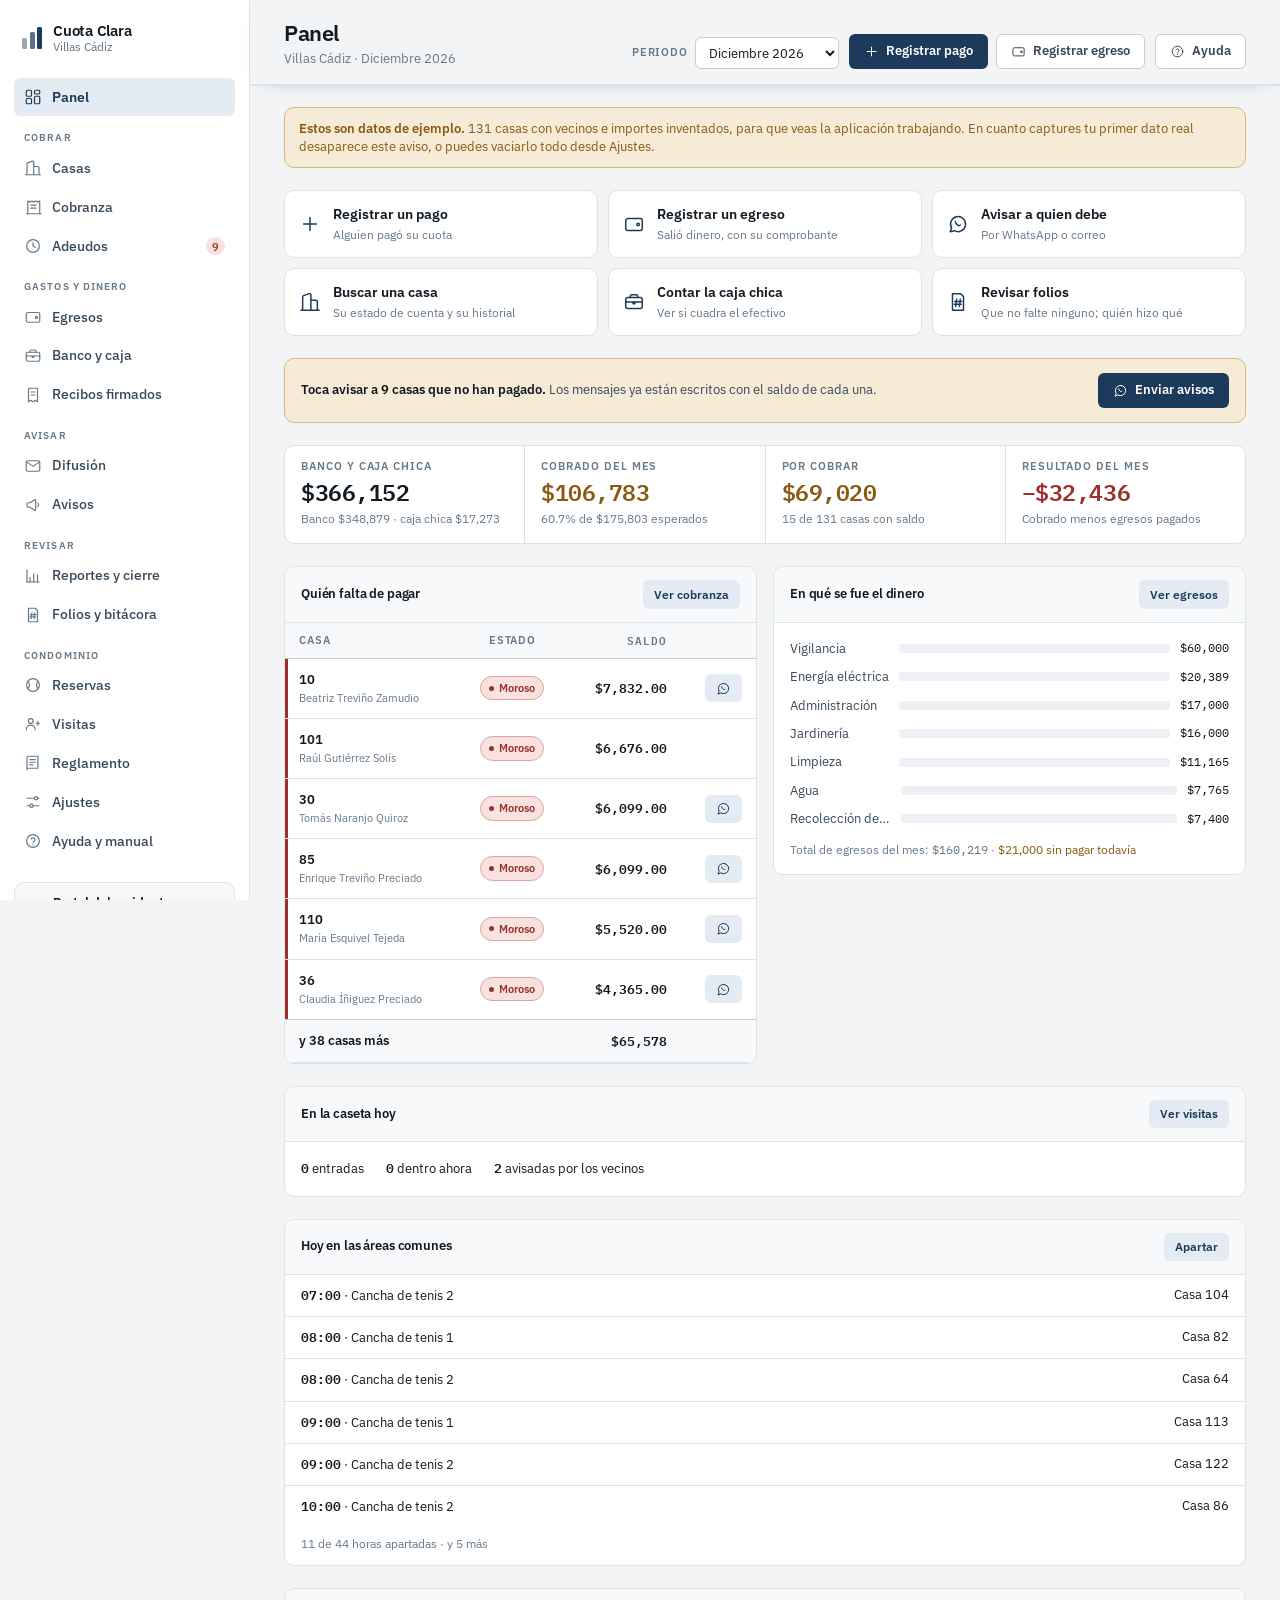
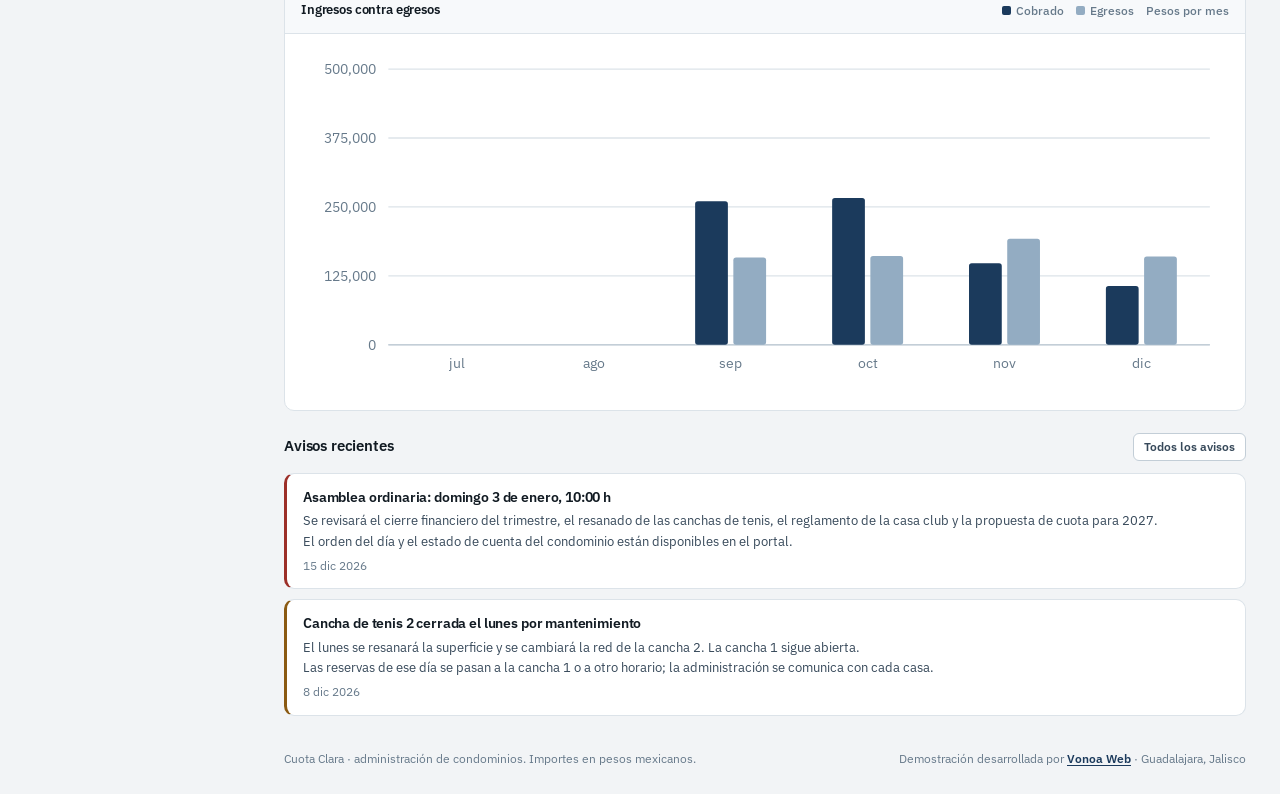
==== commit 92d628e5: "Letras dentro del sistema (IBM Plex, licencia OFL): se ve igual sin internet Co-Authored-By: Claude " ====
--- a/index.html
+++ b/index.html
@@ -5,10 +5,8 @@
 <meta name="viewport" content="width=device-width, initial-scale=1, viewport-fit=cover">
 <!--ARTIFACT:HEAD-START-->
 <title>Villas Cádiz · Cuota Clara</title>
-<link rel="preconnect" href="https://fonts.googleapis.com">
-<link rel="preconnect" href="https://fonts.gstatic.com" crossorigin>
-<link rel="stylesheet" href="https://fonts.googleapis.com/css2?family=IBM+Plex+Mono:wght@400;500;600&family=IBM+Plex+Sans:wght@400;500;600;700&family=IBM+Plex+Serif:wght@600;700&display=swap">
-<link rel="stylesheet" href="css/app.css?v=2026102902">
+<link rel="stylesheet" href="css/fuentes.css?v=2026102903">
+<link rel="stylesheet" href="css/app.css?v=2026102903">
 <!--ARTIFACT:HEAD-END-->
 </head>
 <body>
@@ -149,39 +147,39 @@
 
 <div class="toasts" id="toasts" aria-live="polite"></div>
 
-<script src="js/format.js?v=2026102902"></script>
-<script src="js/perfil.js?v=2026102902"></script>
-<script src="js/archivos.js?v=2026102902"></script>
-<script src="js/pdf.js?v=2026102902"></script>
-<script src="js/store.js?v=2026102902"></script>
-<script src="js/escritorio.js?v=2026102902"></script>
-<script src="js/seed.js?v=2026102902"></script>
-<script src="js/model.js?v=2026102902"></script>
-<script src="js/ui.js?v=2026102902"></script>
-<script src="js/sesion.js?v=2026102902"></script>
-<script src="js/importar.js?v=2026102902"></script>
-<script src="js/comprobantes.js?v=2026102902"></script>
-<script src="js/cierre.js?v=2026102902"></script>
-<script src="js/demo.js?v=2026102902"></script>
-<script src="js/views/inicio.js?v=2026102902"></script>
-<script src="js/views/panel.js?v=2026102902"></script>
-<script src="js/views/unidades.js?v=2026102902"></script>
-<script src="js/views/cobranza.js?v=2026102902"></script>
-<script src="js/views/adeudos.js?v=2026102902"></script>
-<script src="js/views/gastos.js?v=2026102902"></script>
-<script src="js/views/caja.js?v=2026102902"></script>
-<script src="js/views/reservas.js?v=2026102902"></script>
-<script src="js/views/visitas.js?v=2026102902"></script>
-<script src="js/views/recibos.js?v=2026102902"></script>
-<script src="js/views/difusion.js?v=2026102902"></script>
-<script src="js/views/reglamento.js?v=2026102902"></script>
-<script src="js/views/reportes.js?v=2026102902"></script>
-<script src="js/views/folios.js?v=2026102902"></script>
-<script src="js/views/avisos.js?v=2026102902"></script>
-<script src="js/views/ajustes.js?v=2026102902"></script>
-<script src="js/views/portal.js?v=2026102902"></script>
-<script src="js/views/ayuda.js?v=2026102902"></script>
-<script src="js/app.js?v=2026102902"></script>
+<script src="js/format.js?v=2026102903"></script>
+<script src="js/perfil.js?v=2026102903"></script>
+<script src="js/archivos.js?v=2026102903"></script>
+<script src="js/pdf.js?v=2026102903"></script>
+<script src="js/store.js?v=2026102903"></script>
+<script src="js/escritorio.js?v=2026102903"></script>
+<script src="js/seed.js?v=2026102903"></script>
+<script src="js/model.js?v=2026102903"></script>
+<script src="js/ui.js?v=2026102903"></script>
+<script src="js/sesion.js?v=2026102903"></script>
+<script src="js/importar.js?v=2026102903"></script>
+<script src="js/comprobantes.js?v=2026102903"></script>
+<script src="js/cierre.js?v=2026102903"></script>
+<script src="js/demo.js?v=2026102903"></script>
+<script src="js/views/inicio.js?v=2026102903"></script>
+<script src="js/views/panel.js?v=2026102903"></script>
+<script src="js/views/unidades.js?v=2026102903"></script>
+<script src="js/views/cobranza.js?v=2026102903"></script>
+<script src="js/views/adeudos.js?v=2026102903"></script>
+<script src="js/views/gastos.js?v=2026102903"></script>
+<script src="js/views/caja.js?v=2026102903"></script>
+<script src="js/views/reservas.js?v=2026102903"></script>
+<script src="js/views/visitas.js?v=2026102903"></script>
+<script src="js/views/recibos.js?v=2026102903"></script>
+<script src="js/views/difusion.js?v=2026102903"></script>
+<script src="js/views/reglamento.js?v=2026102903"></script>
+<script src="js/views/reportes.js?v=2026102903"></script>
+<script src="js/views/folios.js?v=2026102903"></script>
+<script src="js/views/avisos.js?v=2026102903"></script>
+<script src="js/views/ajustes.js?v=2026102903"></script>
+<script src="js/views/portal.js?v=2026102903"></script>
+<script src="js/views/ayuda.js?v=2026102903"></script>
+<script src="js/app.js?v=2026102903"></script>
 <!--ARTIFACT:BODY-END-->
 </body>
 </html>
--- a/css/fuentes.css
+++ b/css/fuentes.css
@@ -0,0 +1,153 @@
+/* fuentes.css — IBM Plex dentro del sistema (SIL Open Font License), para que se vea igual sin internet. */
+@font-face {
+  font-family: 'IBM Plex Mono';
+  font-style: normal;
+  font-weight: 400;
+  font-display: swap;
+  src: url(fuentes/IBMPlexMono-400-latin-ext.woff2) format('woff2');
+  unicode-range: U+0100-02BA, U+02BD-02C5, U+02C7-02CC, U+02CE-02D7, U+02DD-02FF, U+0304, U+0308, U+0329, U+1D00-1DBF, U+1E00-1E9F, U+1EF2-1EFF, U+2020, U+20A0-20AB, U+20AD-20C4, U+2113, U+2C60-2C7F, U+A720-A7FF;
+}
+@font-face {
+  font-family: 'IBM Plex Mono';
+  font-style: normal;
+  font-weight: 400;
+  font-display: swap;
+  src: url(fuentes/IBMPlexMono-400-latin.woff2) format('woff2');
+  unicode-range: U+0000-00FF, U+0131, U+0152-0153, U+02BB-02BC, U+02C6, U+02DA, U+02DC, U+0304, U+0308, U+0329, U+2000-206F, U+20AC, U+2122, U+2191, U+2193, U+2212, U+2215, U+FEFF, U+FFFD;
+}
+@font-face {
+  font-family: 'IBM Plex Mono';
+  font-style: normal;
+  font-weight: 500;
+  font-display: swap;
+  src: url(fuentes/IBMPlexMono-500-latin-ext.woff2) format('woff2');
+  unicode-range: U+0100-02BA, U+02BD-02C5, U+02C7-02CC, U+02CE-02D7, U+02DD-02FF, U+0304, U+0308, U+0329, U+1D00-1DBF, U+1E00-1E9F, U+1EF2-1EFF, U+2020, U+20A0-20AB, U+20AD-20C4, U+2113, U+2C60-2C7F, U+A720-A7FF;
+}
+@font-face {
+  font-family: 'IBM Plex Mono';
+  font-style: normal;
+  font-weight: 500;
+  font-display: swap;
+  src: url(fuentes/IBMPlexMono-500-latin.woff2) format('woff2');
+  unicode-range: U+0000-00FF, U+0131, U+0152-0153, U+02BB-02BC, U+02C6, U+02DA, U+02DC, U+0304, U+0308, U+0329, U+2000-206F, U+20AC, U+2122, U+2191, U+2193, U+2212, U+2215, U+FEFF, U+FFFD;
+}
+@font-face {
+  font-family: 'IBM Plex Mono';
+  font-style: normal;
+  font-weight: 600;
+  font-display: swap;
+  src: url(fuentes/IBMPlexMono-600-latin-ext.woff2) format('woff2');
+  unicode-range: U+0100-02BA, U+02BD-02C5, U+02C7-02CC, U+02CE-02D7, U+02DD-02FF, U+0304, U+0308, U+0329, U+1D00-1DBF, U+1E00-1E9F, U+1EF2-1EFF, U+2020, U+20A0-20AB, U+20AD-20C4, U+2113, U+2C60-2C7F, U+A720-A7FF;
+}
+@font-face {
+  font-family: 'IBM Plex Mono';
+  font-style: normal;
+  font-weight: 600;
+  font-display: swap;
+  src: url(fuentes/IBMPlexMono-600-latin.woff2) format('woff2');
+  unicode-range: U+0000-00FF, U+0131, U+0152-0153, U+02BB-02BC, U+02C6, U+02DA, U+02DC, U+0304, U+0308, U+0329, U+2000-206F, U+20AC, U+2122, U+2191, U+2193, U+2212, U+2215, U+FEFF, U+FFFD;
+}
+@font-face {
+  font-family: 'IBM Plex Sans';
+  font-style: normal;
+  font-weight: 400;
+  font-stretch: 100%;
+  font-display: swap;
+  src: url(fuentes/IBMPlexSans-400-latin-ext.woff2) format('woff2');
+  unicode-range: U+0100-02BA, U+02BD-02C5, U+02C7-02CC, U+02CE-02D7, U+02DD-02FF, U+0304, U+0308, U+0329, U+1D00-1DBF, U+1E00-1E9F, U+1EF2-1EFF, U+2020, U+20A0-20AB, U+20AD-20C4, U+2113, U+2C60-2C7F, U+A720-A7FF;
+}
+@font-face {
+  font-family: 'IBM Plex Sans';
+  font-style: normal;
+  font-weight: 400;
+  font-stretch: 100%;
+  font-display: swap;
+  src: url(fuentes/IBMPlexSans-400-latin.woff2) format('woff2');
+  unicode-range: U+0000-00FF, U+0131, U+0152-0153, U+02BB-02BC, U+02C6, U+02DA, U+02DC, U+0304, U+0308, U+0329, U+2000-206F, U+20AC, U+2122, U+2191, U+2193, U+2212, U+2215, U+FEFF, U+FFFD;
+}
+@font-face {
+  font-family: 'IBM Plex Sans';
+  font-style: normal;
+  font-weight: 500;
+  font-stretch: 100%;
+  font-display: swap;
+  src: url(fuentes/IBMPlexSans-500-latin-ext.woff2) format('woff2');
+  unicode-range: U+0100-02BA, U+02BD-02C5, U+02C7-02CC, U+02CE-02D7, U+02DD-02FF, U+0304, U+0308, U+0329, U+1D00-1DBF, U+1E00-1E9F, U+1EF2-1EFF, U+2020, U+20A0-20AB, U+20AD-20C4, U+2113, U+2C60-2C7F, U+A720-A7FF;
+}
+@font-face {
+  font-family: 'IBM Plex Sans';
+  font-style: normal;
+  font-weight: 500;
+  font-stretch: 100%;
+  font-display: swap;
+  src: url(fuentes/IBMPlexSans-500-latin.woff2) format('woff2');
+  unicode-range: U+0000-00FF, U+0131, U+0152-0153, U+02BB-02BC, U+02C6, U+02DA, U+02DC, U+0304, U+0308, U+0329, U+2000-206F, U+20AC, U+2122, U+2191, U+2193, U+2212, U+2215, U+FEFF, U+FFFD;
+}
+@font-face {
+  font-family: 'IBM Plex Sans';
+  font-style: normal;
+  font-weight: 600;
+  font-stretch: 100%;
+  font-display: swap;
+  src: url(fuentes/IBMPlexSans-600-latin-ext.woff2) format('woff2');
+  unicode-range: U+0100-02BA, U+02BD-02C5, U+02C7-02CC, U+02CE-02D7, U+02DD-02FF, U+0304, U+0308, U+0329, U+1D00-1DBF, U+1E00-1E9F, U+1EF2-1EFF, U+2020, U+20A0-20AB, U+20AD-20C4, U+2113, U+2C60-2C7F, U+A720-A7FF;
+}
+@font-face {
+  font-family: 'IBM Plex Sans';
+  font-style: normal;
+  font-weight: 600;
+  font-stretch: 100%;
+  font-display: swap;
+  src: url(fuentes/IBMPlexSans-600-latin.woff2) format('woff2');
+  unicode-range: U+0000-00FF, U+0131, U+0152-0153, U+02BB-02BC, U+02C6, U+02DA, U+02DC, U+0304, U+0308, U+0329, U+2000-206F, U+20AC, U+2122, U+2191, U+2193, U+2212, U+2215, U+FEFF, U+FFFD;
+}
+@font-face {
+  font-family: 'IBM Plex Sans';
+  font-style: normal;
+  font-weight: 700;
+  font-stretch: 100%;
+  font-display: swap;
+  src: url(fuentes/IBMPlexSans-700-latin-ext.woff2) format('woff2');
+  unicode-range: U+0100-02BA, U+02BD-02C5, U+02C7-02CC, U+02CE-02D7, U+02DD-02FF, U+0304, U+0308, U+0329, U+1D00-1DBF, U+1E00-1E9F, U+1EF2-1EFF, U+2020, U+20A0-20AB, U+20AD-20C4, U+2113, U+2C60-2C7F, U+A720-A7FF;
+}
+@font-face {
+  font-family: 'IBM Plex Sans';
+  font-style: normal;
+  font-weight: 700;
+  font-stretch: 100%;
+  font-display: swap;
+  src: url(fuentes/IBMPlexSans-700-latin.woff2) format('woff2');
+  unicode-range: U+0000-00FF, U+0131, U+0152-0153, U+02BB-02BC, U+02C6, U+02DA, U+02DC, U+0304, U+0308, U+0329, U+2000-206F, U+20AC, U+2122, U+2191, U+2193, U+2212, U+2215, U+FEFF, U+FFFD;
+}
+@font-face {
+  font-family: 'IBM Plex Serif';
+  font-style: normal;
+  font-weight: 600;
+  font-display: swap;
+  src: url(fuentes/IBMPlexSerif-600-latin-ext.woff2) format('woff2');
+  unicode-range: U+0100-02BA, U+02BD-02C5, U+02C7-02CC, U+02CE-02D7, U+02DD-02FF, U+0304, U+0308, U+0329, U+1D00-1DBF, U+1E00-1E9F, U+1EF2-1EFF, U+2020, U+20A0-20AB, U+20AD-20C4, U+2113, U+2C60-2C7F, U+A720-A7FF;
+}
+@font-face {
+  font-family: 'IBM Plex Serif';
+  font-style: normal;
+  font-weight: 600;
+  font-display: swap;
+  src: url(fuentes/IBMPlexSerif-600-latin.woff2) format('woff2');
+  unicode-range: U+0000-00FF, U+0131, U+0152-0153, U+02BB-02BC, U+02C6, U+02DA, U+02DC, U+0304, U+0308, U+0329, U+2000-206F, U+20AC, U+2122, U+2191, U+2193, U+2212, U+2215, U+FEFF, U+FFFD;
+}
+@font-face {
+  font-family: 'IBM Plex Serif';
+  font-style: normal;
+  font-weight: 700;
+  font-display: swap;
+  src: url(fuentes/IBMPlexSerif-700-latin-ext.woff2) format('woff2');
+  unicode-range: U+0100-02BA, U+02BD-02C5, U+02C7-02CC, U+02CE-02D7, U+02DD-02FF, U+0304, U+0308, U+0329, U+1D00-1DBF, U+1E00-1E9F, U+1EF2-1EFF, U+2020, U+20A0-20AB, U+20AD-20C4, U+2113, U+2C60-2C7F, U+A720-A7FF;
+}
+@font-face {
+  font-family: 'IBM Plex Serif';
+  font-style: normal;
+  font-weight: 700;
+  font-display: swap;
+  src: url(fuentes/IBMPlexSerif-700-latin.woff2) format('woff2');
+  unicode-range: U+0000-00FF, U+0131, U+0152-0153, U+02BB-02BC, U+02C6, U+02DA, U+02DC, U+0304, U+0308, U+0329, U+2000-206F, U+20AC, U+2122, U+2191, U+2193, U+2212, U+2215, U+FEFF, U+FFFD;
+}
